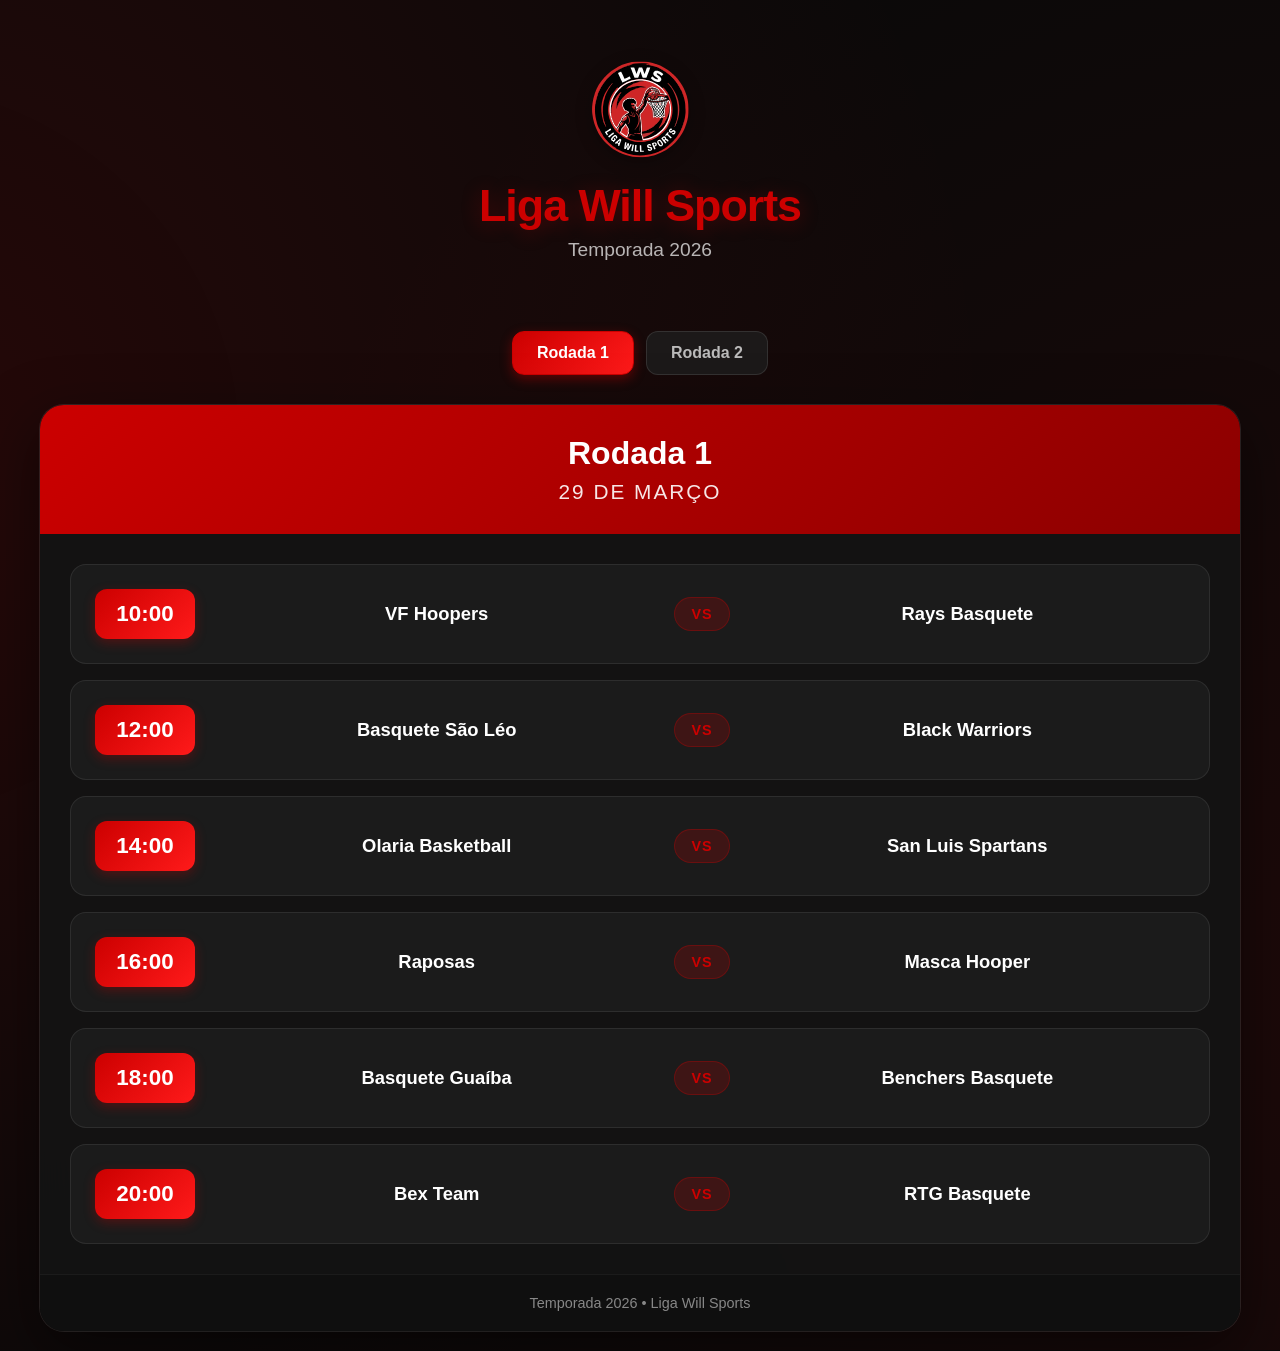
==== index.html @ af46d169 "Update index.html" ====
<!DOCTYPE html>
<html lang="pt-BR">
<head>
    <meta charset="UTF-8">
    <meta name="viewport" content="width=device-width, initial-scale=1.0">
    <title>Liga Will Sports - Tabela de Jogos</title>
    <style>
        * {
            margin: 0;
            padding: 0;
            box-sizing: border-box;
        }

        body {
            font-family: 'Inter', -apple-system, BlinkMacSystemFont, 'Segoe UI', sans-serif;
            background: #0a0a0a;
            min-height: 100vh;
            padding: 20px;
            position: relative;
            overflow-x: hidden;
        }

        body::before {
            content: '';
            position: fixed;
            top: -50%;
            left: -50%;
            width: 200%;
            height: 200%;
            background: 
                radial-gradient(circle at 20% 50%, rgba(204, 0, 0, 0.15) 0%, transparent 50%),
                radial-gradient(circle at 80% 80%, rgba(204, 0, 0, 0.1) 0%, transparent 50%);
            animation: pulse 15s ease-in-out infinite;
            z-index: 0;
        }

        @keyframes pulse {
            0%, 100% { transform: scale(1) rotate(0deg); }
            50% { transform: scale(1.1) rotate(5deg); }
        }

        .container {
            max-width: 1200px;
            margin: 0 auto;
            position: relative;
            z-index: 1;
        }

        .header {
            padding: 40px 30px;
            text-align: center;
            margin-bottom: 30px;
            position: relative;
        }

        .header::before {
            content: '';
            position: absolute;
            top: 0;
            left: 0;
            right: 0;
            bottom: 0;
            background: linear-gradient(135deg, #cc0000 0%, #8b0000 100%);
            opacity: 0;
        }

        .logo-container {
            position: relative;
            display: flex;
            justify-content: center;
            align-items: center;
            margin-bottom: 20px;
        }

        .logo {
            width: clamp(140px, 15vw, 220px);
            height: auto;
            filter: drop-shadow(0 4px 8px rgba(0, 0, 0, 0.3));
            display: block;
            position: relative;
            z-index: 1;
        }

        .header h1 {
            font-size: 2.8em;
            font-weight: 800;
            margin-bottom: 8px;
            color: #cc0000;
            text-shadow: 0 2px 20px rgba(204, 0, 0, 0.3);
            letter-spacing: -1px;
            position: relative;
        }

        .header .subtitle {
            font-size: 1.2em;
            color: rgba(255, 255, 255, 0.7);
            position: relative;
        }

        .rounds-nav {
            display: flex;
            gap: 12px;
            justify-content: center;
            flex-wrap: wrap;
            margin-bottom: 30px;
        }

        .round-tab {
            background: rgba(30, 30, 30, 0.8);
            border: 1px solid rgba(255, 255, 255, 0.1);
            color: rgba(255, 255, 255, 0.7);
            padding: 12px 24px;
            border-radius: 12px;
            cursor: pointer;
            transition: all 0.3s ease;
            font-weight: 600;
            font-size: 1em;
        }

        .round-tab:hover {
            background: rgba(40, 40, 40, 0.9);
            border-color: rgba(204, 0, 0, 0.3);
            color: white;
        }

        .round-tab.active {
            background: linear-gradient(135deg, #cc0000, #ff1a1a);
            border-color: #cc0000;
            color: white;
            box-shadow: 0 4px 12px rgba(204, 0, 0, 0.4);
        }

        .round-section {
            display: none;
            background: rgba(20, 20, 20, 0.95);
            backdrop-filter: blur(20px);
            border-radius: 24px;
            box-shadow: 
                0 0 0 1px rgba(255, 255, 255, 0.1),
                0 20px 60px rgba(0, 0, 0, 0.5);
            overflow: hidden;
        }

        .round-section.active {
            display: block;
            animation: fadeIn 0.3s ease;
        }

        @keyframes fadeIn {
            from { opacity: 0; transform: translateY(10px); }
            to { opacity: 1; transform: translateY(0); }
        }

        .round-header {
            background: linear-gradient(135deg, #cc0000 0%, #8b0000 100%);
            padding: 30px;
            text-align: center;
        }

        .round-header h2 {
            font-size: 2em;
            font-weight: 700;
            color: white;
            margin-bottom: 8px;
        }

        .round-header .date {
            font-size: 1.3em;
            color: rgba(255, 255, 255, 0.9);
            letter-spacing: 2px;
            text-transform: uppercase;
        }

        .schedule-wrapper {
            padding: 30px;
        }

        .match-card {
            background: rgba(30, 30, 30, 0.8);
            border: 1px solid rgba(255, 255, 255, 0.08);
            border-radius: 16px;
            padding: 24px;
            margin-bottom: 16px;
            transition: all 0.3s cubic-bezier(0.4, 0, 0.2, 1);
            display: flex;
            align-items: center;
            gap: 24px;
            position: relative;
            overflow: hidden;
        }

        .match-card::before {
            content: '';
            position: absolute;
            left: 0;
            top: 0;
            bottom: 0;
            width: 4px;
            background: linear-gradient(to bottom, #cc0000, #ff3333);
            transform: scaleY(0);
            transition: transform 0.3s ease;
        }

        .match-card:hover {
            background: rgba(40, 40, 40, 0.9);
            border-color: rgba(204, 0, 0, 0.3);
            transform: translateX(8px);
            box-shadow: 
                0 8px 24px rgba(0, 0, 0, 0.3),
                0 0 0 1px rgba(204, 0, 0, 0.2);
        }

        .match-card:hover::before {
            transform: scaleY(1);
        }

        .match-card:last-child {
            margin-bottom: 0;
        }

        .time-badge {
            background: linear-gradient(135deg, #cc0000, #ff1a1a);
            color: white;
            padding: 12px 20px;
            border-radius: 12px;
            font-weight: 700;
            font-size: 1.4em;
            min-width: 100px;
            text-align: center;
            box-shadow: 0 4px 12px rgba(204, 0, 0, 0.3);
            flex-shrink: 0;
        }

        .match-info {
            flex: 1;
            display: flex;
            align-items: center;
            justify-content: center;
            gap: 20px;
        }

        .team {
            color: #ffffff;
            font-weight: 600;
            font-size: 1.15em;
            text-align: center;
            flex: 1;
            transition: color 0.3s ease;
        }

        .match-card:hover .team {
            color: #ff6666;
        }

        .vs-badge {
            background: rgba(204, 0, 0, 0.2);
            color: #cc0000;
            padding: 8px 16px;
            border-radius: 20px;
            font-weight: 700;
            font-size: 0.9em;
            border: 1px solid rgba(204, 0, 0, 0.3);
            text-transform: uppercase;
            letter-spacing: 1px;
        }

        .footer {
            background: rgba(15, 15, 15, 0.9);
            padding: 20px;
            text-align: center;
            color: rgba(255, 255, 255, 0.5);
            font-size: 0.9em;
            border-top: 1px solid rgba(255, 255, 255, 0.05);
        }

        @media (max-width: 768px) {
            .header h1 {
                font-size: 2em;
            }

            .round-header h2 {
                font-size: 1.5em;
            }

            .round-header .date {
                font-size: 1.1em;
            }

            .schedule-wrapper {
                padding: 20px;
            }

            .match-card {
                flex-direction: column;
                gap: 16px;
                padding: 20px;
            }

            .match-info {
                flex-direction: column;
                width: 100%;
                gap: 12px;
            }

            .time-badge {
                width: 100%;
                font-size: 1.2em;
            }

            .team {
                font-size: 1.05em;
            }

            .vs-badge {
                font-size: 0.85em;
            }

            .rounds-nav {
                gap: 8px;
            }

            .round-tab {
                padding: 10px 16px;
                font-size: 0.9em;
            }
        }

        @media (max-width: 480px) {
            body {
                padding: 10px;
            }

            .header {
                padding: 30px 20px;
                border-radius: 16px;
            }

            .header h1 {
                font-size: 1.6em;
            }

            .match-card {
                padding: 16px;
                border-radius: 12px;
            }

            .round-section {
                border-radius: 16px;
            }
        }
    </style>
</head>
<body>
    <div class="container">
        <div class="header">
            <div class="logo-container">
                <img src="Logo wil.svg" alt="Liga Will Sports" class="logo">
            </div>
            <h1>Liga Will Sports</h1>
            <div class="subtitle">Temporada 2026</div>
        </div>

        <div class="rounds-nav">
            <button class="round-tab active" onclick="showRound(1)">Rodada 1</button>
            <button class="round-tab" onclick="showRound(2)">Rodada 2</button>
        </div>

        <!-- RODADA 1 -->
        <div id="round1" class="round-section active">
            <div class="round-header">
                <h2>Rodada 1</h2>
                <div class="date">29 de Março</div>
            </div>
            
            <div class="schedule-wrapper">
                <div class="match-card">
                    <div class="time-badge">10:00</div>
                    <div class="match-info">
                        <div class="team">VF Hoopers</div>
                        <div class="vs-badge">VS</div>
                        <div class="team">Rays Basquete</div>
                    </div>
                </div>

                <div class="match-card">
                    <div class="time-badge">12:00</div>
                    <div class="match-info">
                        <div class="team">Basquete São Léo</div>
                        <div class="vs-badge">VS</div>
                        <div class="team">Black Warriors</div>
                    </div>
                </div>

                <div class="match-card">
                    <div class="time-badge">14:00</div>
                    <div class="match-info">
                        <div class="team">Olaria Basketball</div>
                        <div class="vs-badge">VS</div>
                        <div class="team">San Luis Spartans</div>
                    </div>
                </div>

                <div class="match-card">
                    <div class="time-badge">16:00</div>
                    <div class="match-info">
                        <div class="team">Raposas</div>
                        <div class="vs-badge">VS</div>
                        <div class="team">Masca Hooper</div>
                    </div>
                </div>

                <div class="match-card">
                    <div class="time-badge">18:00</div>
                    <div class="match-info">
                        <div class="team">Basquete Guaíba</div>
                        <div class="vs-badge">VS</div>
                        <div class="team">Benchers Basquete</div>
                    </div>
                </div>

                <div class="match-card">
                    <div class="time-badge">20:00</div>
                    <div class="match-info">
                        <div class="team">Bex Team</div>
                        <div class="vs-badge">VS</div>
                        <div class="team">RTG Basquete</div>
                    </div>
                </div>
            </div>

            <div class="footer">
                Temporada 2026 • Liga Will Sports
            </div>
        </div>

        <!-- RODADA 2 -->
        <div id="round2" class="round-section">
            <div class="round-header">
                <h2>Rodada 2</h2>
                <div class="date">12 de Abril</div>
            </div>
            
            <div class="schedule-wrapper">
                <div class="match-card">
                    <div class="time-badge">08:00</div>
                    <div class="match-info">
                        <div class="team">Sapo Basketball</div>
                        <div class="vs-badge">VS</div>
                        <div class="team">Raposas</div>
                    </div>
                </div>

                <div class="match-card">
                    <div class="time-badge">10:00</div>
                    <div class="match-info">
                        <div class="team">Embaixadores</div>
                        <div class="vs-badge">VS</div>
                        <div class="team">Corinthians Alvorada pma/smcej</div>
                    </div>
                </div>

                <div class="match-card">
                    <div class="time-badge">12:00</div>
                    <div class="match-info">
                        <div class="team">POA Bryant</div>
                        <div class="vs-badge">VS</div>
                        <div class="team">O Plano</div>
                    </div>
                </div>

                <div class="match-card">
                    <div class="time-badge">14:00</div>
                    <div class="match-info">
                        <div class="team">Ducks Basquete</div>
                        <div class="vs-badge">VS</div>
                        <div class="team">Benchers Basquete</div>
                    </div>
                </div>

                <div class="match-card">
                    <div class="time-badge">16:00</div>
                    <div class="match-info">
                        <div class="team">VF Hoopers</div>
                        <div class="vs-badge">VS</div>
                        <div class="team">Bex Team</div>
                    </div>
                </div>

                <div class="match-card">
                    <div class="time-badge">18:00</div>
                    <div class="match-info">
                        <div class="team">Basquete Guaíba</div>
                        <div class="vs-badge">VS</div>
                        <div class="team">Masca Hooper</div>
                    </div>
                </div>

                <div class="match-card">
                    <div class="time-badge">20:00</div>
                    <div class="match-info">
                        <div class="team">Olaria Basketball</div>
                        <div class="vs-badge">VS</div>
                        <div class="team">Rays Basquete</div>
                    </div>
                </div>
            </div>

            <div class="footer">
                Temporada 2026 • Liga Will Sports
            </div>
        </div>

    </div>

    <script>
        function showRound(roundNumber) {
            // Esconder todas as rodadas
            document.querySelectorAll('.round-section').forEach(section => {
                section.classList.remove('active');
            });
            
            // Remover active de todos os tabs
            document.querySelectorAll('.round-tab').forEach(tab => {
                tab.classList.remove('active');
            });
            
            // Mostrar a rodada selecionada
            document.getElementById('round' + roundNumber).classList.add('active');
            
            // Ativar o tab correspondente
            event.target.classList.add('active');
        }
    </script>
</body>
</html>
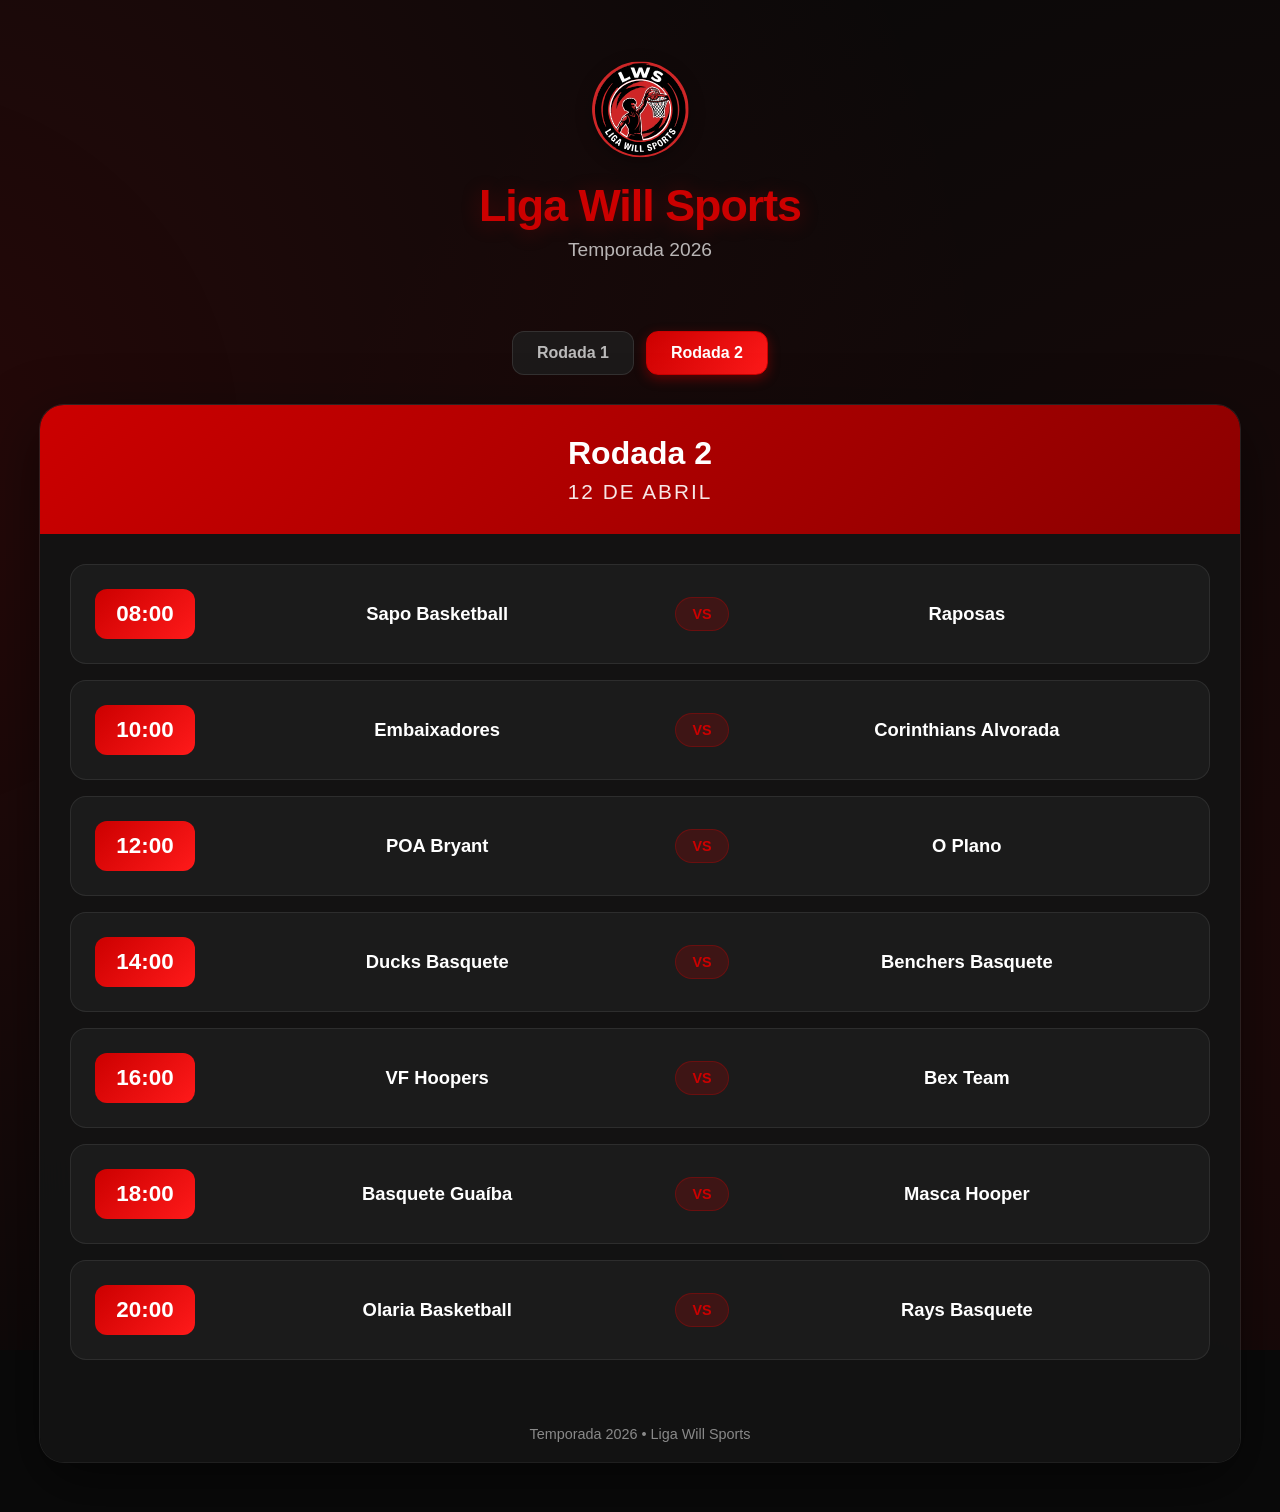
==== commit dd93bf61: "Update index.html" ====
--- a/index.html
+++ b/index.html
@@ -135,10 +135,9 @@
             background: rgba(20, 20, 20, 0.95);
             backdrop-filter: blur(20px);
             border-radius: 24px;
-            box-shadow: 
-                0 0 0 1px rgba(255, 255, 255, 0.1),
-                0 20px 60px rgba(0, 0, 0, 0.5);
+            box-shadow: 0 0 0 1px rgba(255, 255, 255, 0.1), 0 20px 60px rgba(0, 0, 0, 0.5);
             overflow: hidden;
+            margin-bottom: 30px;
         }
 
         .round-section.active {
@@ -205,17 +204,11 @@
             background: rgba(40, 40, 40, 0.9);
             border-color: rgba(204, 0, 0, 0.3);
             transform: translateX(8px);
-            box-shadow: 
-                0 8px 24px rgba(0, 0, 0, 0.3),
-                0 0 0 1px rgba(204, 0, 0, 0.2);
+            box-shadow: 0 8px 24px rgba(0, 0, 0, 0.3);
         }
 
         .match-card:hover::before {
             transform: scaleY(1);
-        }
-
-        .match-card:last-child {
-            margin-bottom: 0;
         }
 
         .time-badge {
@@ -227,7 +220,6 @@
             font-size: 1.4em;
             min-width: 100px;
             text-align: center;
-            box-shadow: 0 4px 12px rgba(204, 0, 0, 0.3);
             flex-shrink: 0;
         }
 
@@ -239,17 +231,51 @@
             gap: 20px;
         }
 
+        .team-container {
+            flex: 1;
+            display: flex;
+            flex-direction: column;
+            align-items: center;
+        }
+
         .team {
             color: #ffffff;
             font-weight: 600;
             font-size: 1.15em;
             text-align: center;
-            flex: 1;
-            transition: color 0.3s ease;
-        }
-
-        .match-card:hover .team {
-            color: #ff6666;
+        }
+
+        /* Vencedor Verde */
+        .winner .team {
+            color: #00ff88;
+            font-weight: 800;
+        }
+
+        .score-container {
+            display: flex;
+            align-items: center;
+            gap: 12px;
+            background: rgba(0, 0, 0, 0.3);
+            padding: 10px 20px;
+            border-radius: 12px;
+            border: 1px solid rgba(255, 255, 255, 0.1);
+            min-width: 120px;
+            justify-content: center;
+        }
+
+        .score {
+            font-size: 1.8em;
+            font-weight: 800;
+            color: #ffffff;
+        }
+
+        .winner-score {
+            color: #00ff88;
+        }
+
+        .score-divider {
+            color: rgba(255, 255, 255, 0.2);
+            font-weight: bold;
         }
 
         .vs-badge {
@@ -261,92 +287,21 @@
             font-size: 0.9em;
             border: 1px solid rgba(204, 0, 0, 0.3);
             text-transform: uppercase;
-            letter-spacing: 1px;
         }
 
         .footer {
-            background: rgba(15, 15, 15, 0.9);
             padding: 20px;
             text-align: center;
             color: rgba(255, 255, 255, 0.5);
             font-size: 0.9em;
-            border-top: 1px solid rgba(255, 255, 255, 0.05);
         }
 
         @media (max-width: 768px) {
-            .header h1 {
-                font-size: 2em;
-            }
-
-            .round-header h2 {
-                font-size: 1.5em;
-            }
-
-            .round-header .date {
-                font-size: 1.1em;
-            }
-
-            .schedule-wrapper {
-                padding: 20px;
-            }
-
-            .match-card {
-                flex-direction: column;
-                gap: 16px;
-                padding: 20px;
-            }
-
-            .match-info {
-                flex-direction: column;
-                width: 100%;
-                gap: 12px;
-            }
-
-            .time-badge {
-                width: 100%;
-                font-size: 1.2em;
-            }
-
-            .team {
-                font-size: 1.05em;
-            }
-
-            .vs-badge {
-                font-size: 0.85em;
-            }
-
-            .rounds-nav {
-                gap: 8px;
-            }
-
-            .round-tab {
-                padding: 10px 16px;
-                font-size: 0.9em;
-            }
-        }
-
-        @media (max-width: 480px) {
-            body {
-                padding: 10px;
-            }
-
-            .header {
-                padding: 30px 20px;
-                border-radius: 16px;
-            }
-
-            .header h1 {
-                font-size: 1.6em;
-            }
-
-            .match-card {
-                padding: 16px;
-                border-radius: 12px;
-            }
-
-            .round-section {
-                border-radius: 16px;
-            }
+            .match-card { flex-direction: column; padding: 20px; }
+            .match-info { flex-direction: column; width: 100%; }
+            .score-container { order: 2; margin: 10px 0; width: 100%; }
+            .team-container:first-child { order: 1; }
+            .team-container:last-child { order: 3; }
         }
     </style>
 </head>
@@ -361,12 +316,11 @@
         </div>
 
         <div class="rounds-nav">
-            <button class="round-tab active" onclick="showRound(1)">Rodada 1</button>
-            <button class="round-tab" onclick="showRound(2)">Rodada 2</button>
+            <button class="round-tab" onclick="showRound(1, this)">Rodada 1</button>
+            <button class="round-tab active" onclick="showRound(2, this)">Rodada 2</button>
         </div>
 
-        <!-- RODADA 1 -->
-        <div id="round1" class="round-section active">
+        <div id="round1" class="round-section">
             <div class="round-header">
                 <h2>Rodada 1</h2>
                 <div class="date">29 de Março</div>
@@ -374,67 +328,111 @@
             
             <div class="schedule-wrapper">
                 <div class="match-card">
-                    <div class="time-badge">10:00</div>
-                    <div class="match-info">
-                        <div class="team">VF Hoopers</div>
-                        <div class="vs-badge">VS</div>
-                        <div class="team">Rays Basquete</div>
-                    </div>
-                </div>
-
-                <div class="match-card">
-                    <div class="time-badge">12:00</div>
-                    <div class="match-info">
-                        <div class="team">Basquete São Léo</div>
-                        <div class="vs-badge">VS</div>
-                        <div class="team">Black Warriors</div>
-                    </div>
-                </div>
-
-                <div class="match-card">
-                    <div class="time-badge">14:00</div>
-                    <div class="match-info">
-                        <div class="team">Olaria Basketball</div>
-                        <div class="vs-badge">VS</div>
-                        <div class="team">San Luis Spartans</div>
-                    </div>
-                </div>
-
-                <div class="match-card">
-                    <div class="time-badge">16:00</div>
-                    <div class="match-info">
-                        <div class="team">Raposas</div>
-                        <div class="vs-badge">VS</div>
-                        <div class="team">Masca Hooper</div>
-                    </div>
-                </div>
-
-                <div class="match-card">
-                    <div class="time-badge">18:00</div>
-                    <div class="match-info">
-                        <div class="team">Basquete Guaíba</div>
-                        <div class="vs-badge">VS</div>
-                        <div class="team">Benchers Basquete</div>
-                    </div>
-                </div>
-
-                <div class="match-card">
-                    <div class="time-badge">20:00</div>
-                    <div class="match-info">
-                        <div class="team">Bex Team</div>
-                        <div class="vs-badge">VS</div>
-                        <div class="team">RTG Basquete</div>
+                    <div class="time-badge" style="background: #444;">FIM</div>
+                    <div class="match-info">
+                        <div class="team-container">
+                            <div class="team">Rays Basquete</div>
+                        </div>
+                        <div class="score-container">
+                            <span class="score">41</span>
+                            <span class="score-divider">-</span>
+                            <span class="score winner-score">44</span>
+                        </div>
+                        <div class="team-container winner">
+                            <div class="team">VF Hoopers</div>
+                        </div>
+                    </div>
+                </div>
+
+                <div class="match-card">
+                    <div class="time-badge" style="background: #444;">FIM</div>
+                    <div class="match-info">
+                        <div class="team-container winner">
+                            <div class="team">Basquete São Léo</div>
+                        </div>
+                        <div class="score-container">
+                            <span class="score winner-score">49</span>
+                            <span class="score-divider">-</span>
+                            <span class="score">48</span>
+                        </div>
+                        <div class="team-container">
+                            <div class="team">Black Warriors</div>
+                        </div>
+                    </div>
+                </div>
+
+                <div class="match-card">
+                    <div class="time-badge" style="background: #444;">FIM</div>
+                    <div class="match-info">
+                        <div class="team-container">
+                            <div class="team">San Luis Spartans</div>
+                        </div>
+                        <div class="score-container">
+                            <span class="score">52</span>
+                            <span class="score-divider">-</span>
+                            <span class="score winner-score">56</span>
+                        </div>
+                        <div class="team-container winner">
+                            <div class="team">Olaria Basketball</div>
+                        </div>
+                    </div>
+                </div>
+
+                <div class="match-card">
+                    <div class="time-badge" style="background: #444;">FIM</div>
+                    <div class="match-info">
+                        <div class="team-container winner">
+                            <div class="team">Raposas</div>
+                        </div>
+                        <div class="score-container">
+                            <span class="score winner-score">59</span>
+                            <span class="score-divider">-</span>
+                            <span class="score">41</span>
+                        </div>
+                        <div class="team-container">
+                            <div class="team">Masca Hooper</div>
+                        </div>
+                    </div>
+                </div>
+
+                <div class="match-card">
+                    <div class="time-badge" style="background: #444;">FIM</div>
+                    <div class="match-info">
+                        <div class="team-container winner">
+                            <div class="team">Benchers Basquete</div>
+                        </div>
+                        <div class="score-container">
+                            <span class="score winner-score">59</span>
+                            <span class="score-divider">-</span>
+                            <span class="score">55</span>
+                        </div>
+                        <div class="team-container">
+                            <div class="team">Basquete Guaíba</div>
+                        </div>
+                    </div>
+                </div>
+
+                <div class="match-card">
+                    <div class="time-badge" style="background: #444;">FIM</div>
+                    <div class="match-info">
+                        <div class="team-container">
+                            <div class="team">RTG Basquete</div>
+                        </div>
+                        <div class="score-container">
+                            <span class="score">60</span>
+                            <span class="score-divider">-</span>
+                            <span class="score winner-score">62</span>
+                        </div>
+                        <div class="team-container winner">
+                            <div class="team">Bex Team</div>
+                        </div>
                     </div>
                 </div>
             </div>
-
-            <div class="footer">
-                Temporada 2026 • Liga Will Sports
-            </div>
+            <div class="footer">Temporada 2026 • Liga Will Sports</div>
         </div>
 
-        <!-- RODADA 2 -->
-        <div id="round2" class="round-section">
+        <div id="round2" class="round-section active">
             <div class="round-header">
                 <h2>Rodada 2</h2>
                 <div class="date">12 de Abril</div>
@@ -444,91 +442,76 @@
                 <div class="match-card">
                     <div class="time-badge">08:00</div>
                     <div class="match-info">
-                        <div class="team">Sapo Basketball</div>
-                        <div class="vs-badge">VS</div>
-                        <div class="team">Raposas</div>
+                        <div class="team-container"><div class="team">Sapo Basketball</div></div>
+                        <div class="vs-badge">VS</div>
+                        <div class="team-container"><div class="team">Raposas</div></div>
                     </div>
                 </div>
 
                 <div class="match-card">
                     <div class="time-badge">10:00</div>
                     <div class="match-info">
-                        <div class="team">Embaixadores</div>
-                        <div class="vs-badge">VS</div>
-                        <div class="team">Corinthians Alvorada pma/smcej</div>
+                        <div class="team-container"><div class="team">Embaixadores</div></div>
+                        <div class="vs-badge">VS</div>
+                        <div class="team-container"><div class="team">Corinthians Alvorada</div></div>
                     </div>
                 </div>
 
                 <div class="match-card">
                     <div class="time-badge">12:00</div>
                     <div class="match-info">
-                        <div class="team">POA Bryant</div>
-                        <div class="vs-badge">VS</div>
-                        <div class="team">O Plano</div>
+                        <div class="team-container"><div class="team">POA Bryant</div></div>
+                        <div class="vs-badge">VS</div>
+                        <div class="team-container"><div class="team">O Plano</div></div>
                     </div>
                 </div>
 
                 <div class="match-card">
                     <div class="time-badge">14:00</div>
                     <div class="match-info">
-                        <div class="team">Ducks Basquete</div>
-                        <div class="vs-badge">VS</div>
-                        <div class="team">Benchers Basquete</div>
+                        <div class="team-container"><div class="team">Ducks Basquete</div></div>
+                        <div class="vs-badge">VS</div>
+                        <div class="team-container"><div class="team">Benchers Basquete</div></div>
                     </div>
                 </div>
 
                 <div class="match-card">
                     <div class="time-badge">16:00</div>
                     <div class="match-info">
-                        <div class="team">VF Hoopers</div>
-                        <div class="vs-badge">VS</div>
-                        <div class="team">Bex Team</div>
+                        <div class="team-container"><div class="team">VF Hoopers</div></div>
+                        <div class="vs-badge">VS</div>
+                        <div class="team-container"><div class="team">Bex Team</div></div>
                     </div>
                 </div>
 
                 <div class="match-card">
                     <div class="time-badge">18:00</div>
                     <div class="match-info">
-                        <div class="team">Basquete Guaíba</div>
-                        <div class="vs-badge">VS</div>
-                        <div class="team">Masca Hooper</div>
+                        <div class="team-container"><div class="team">Basquete Guaíba</div></div>
+                        <div class="vs-badge">VS</div>
+                        <div class="team-container"><div class="team">Masca Hooper</div></div>
                     </div>
                 </div>
 
                 <div class="match-card">
                     <div class="time-badge">20:00</div>
                     <div class="match-info">
-                        <div class="team">Olaria Basketball</div>
-                        <div class="vs-badge">VS</div>
-                        <div class="team">Rays Basquete</div>
+                        <div class="team-container"><div class="team">Olaria Basketball</div></div>
+                        <div class="vs-badge">VS</div>
+                        <div class="team-container"><div class="team">Rays Basquete</div></div>
                     </div>
                 </div>
             </div>
-
-            <div class="footer">
-                Temporada 2026 • Liga Will Sports
-            </div>
+            <div class="footer">Temporada 2026 • Liga Will Sports</div>
         </div>
-
     </div>
 
     <script>
-        function showRound(roundNumber) {
-            // Esconder todas as rodadas
-            document.querySelectorAll('.round-section').forEach(section => {
-                section.classList.remove('active');
-            });
-            
-            // Remover active de todos os tabs
-            document.querySelectorAll('.round-tab').forEach(tab => {
-                tab.classList.remove('active');
-            });
-            
-            // Mostrar a rodada selecionada
-            document.getElementById('round' + roundNumber).classList.add('active');
-            
-            // Ativar o tab correspondente
-            event.target.classList.add('active');
+        function showRound(n, el) {
+            document.querySelectorAll('.round-section').forEach(s => s.classList.remove('active'));
+            document.querySelectorAll('.round-tab').forEach(t => t.classList.remove('active'));
+            document.getElementById('round' + n).classList.add('active');
+            el.classList.add('active');
         }
     </script>
 </body>
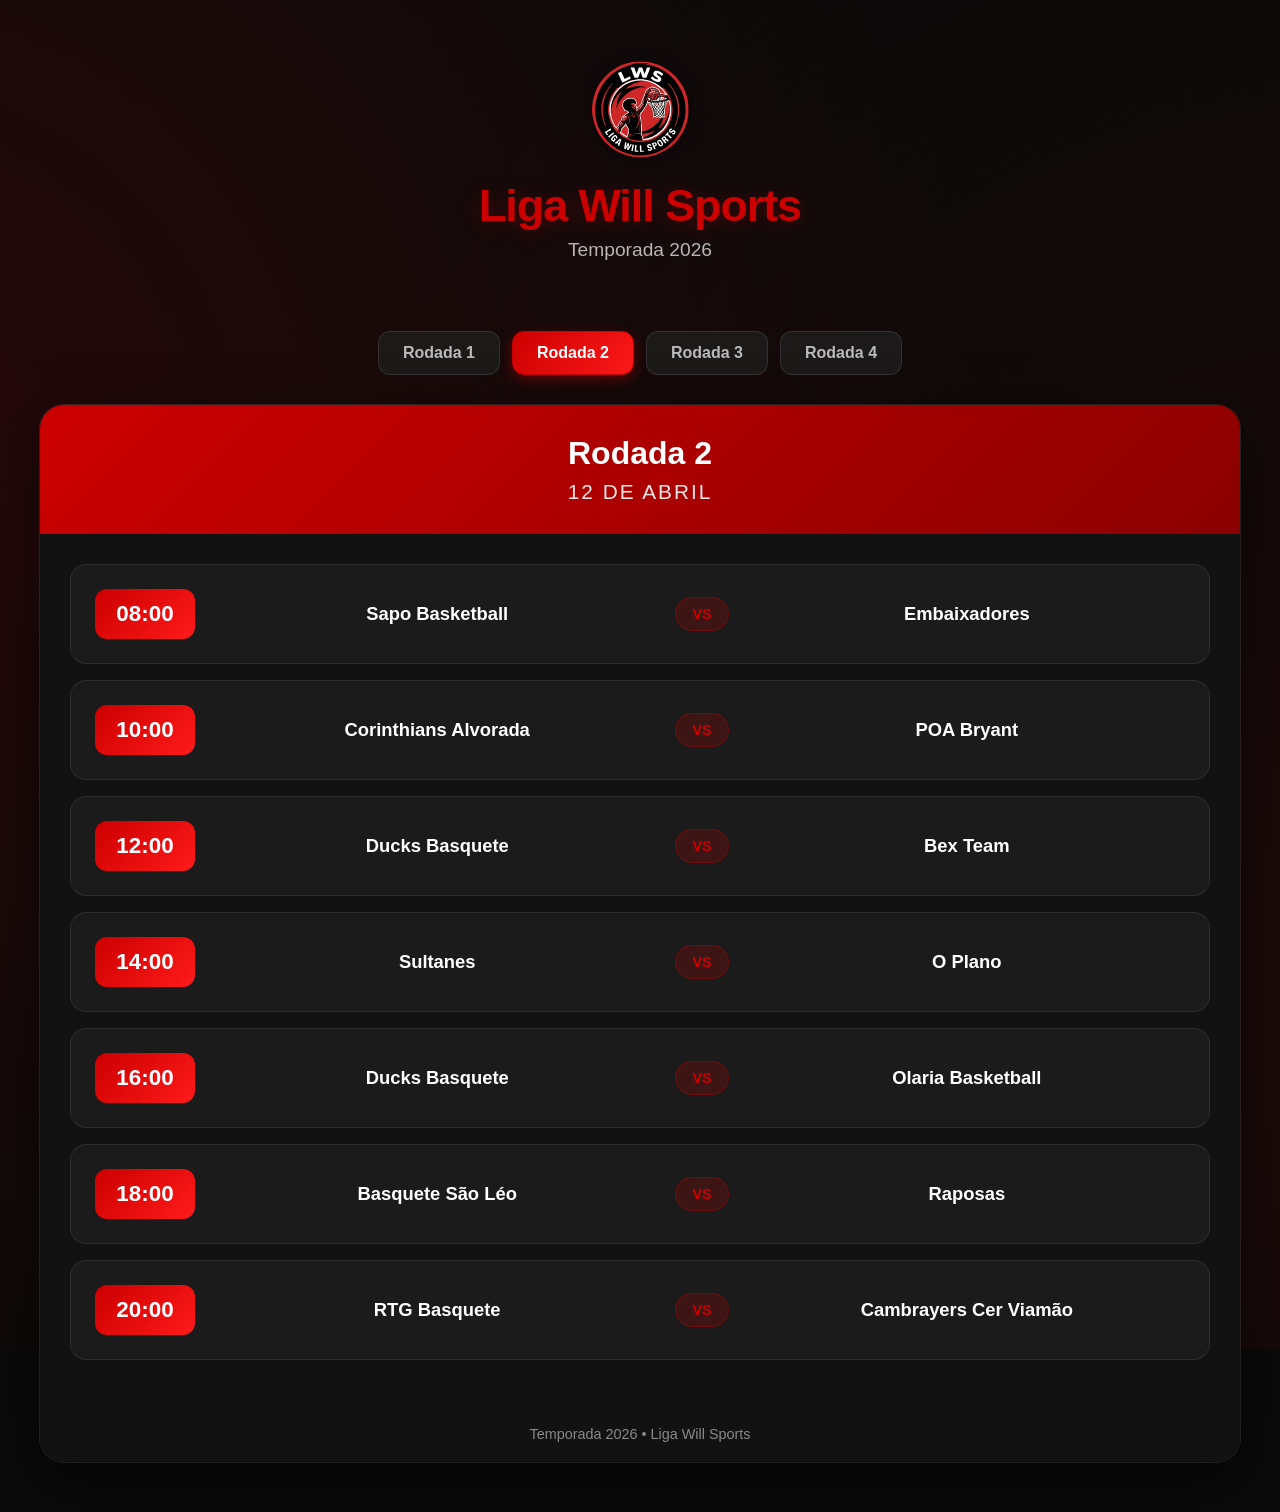
==== commit e367e027: "Update index.html" ====
--- a/index.html
+++ b/index.html
@@ -53,17 +53,6 @@
             position: relative;
         }
 
-        .header::before {
-            content: '';
-            position: absolute;
-            top: 0;
-            left: 0;
-            right: 0;
-            bottom: 0;
-            background: linear-gradient(135deg, #cc0000 0%, #8b0000 100%);
-            opacity: 0;
-        }
-
         .logo-container {
             position: relative;
             display: flex;
@@ -245,7 +234,6 @@
             text-align: center;
         }
 
-        /* Vencedor Verde */
         .winner .team {
             color: #00ff88;
             font-weight: 800;
@@ -318,6 +306,8 @@
         <div class="rounds-nav">
             <button class="round-tab" onclick="showRound(1, this)">Rodada 1</button>
             <button class="round-tab active" onclick="showRound(2, this)">Rodada 2</button>
+            <button class="round-tab" onclick="showRound(3, this)">Rodada 3</button>
+            <button class="round-tab" onclick="showRound(4, this)">Rodada 4</button>
         </div>
 
         <div id="round1" class="round-section">
@@ -330,102 +320,73 @@
                 <div class="match-card">
                     <div class="time-badge" style="background: #444;">FIM</div>
                     <div class="match-info">
-                        <div class="team-container">
-                            <div class="team">Rays Basquete</div>
-                        </div>
+                        <div class="team-container"><div class="team">Rays Basquete</div></div>
                         <div class="score-container">
                             <span class="score">41</span>
                             <span class="score-divider">-</span>
                             <span class="score winner-score">44</span>
                         </div>
-                        <div class="team-container winner">
-                            <div class="team">VF Hoopers</div>
-                        </div>
-                    </div>
-                </div>
-
+                        <div class="team-container winner"><div class="team">VF Hoopers</div></div>
+                    </div>
+                </div>
                 <div class="match-card">
                     <div class="time-badge" style="background: #444;">FIM</div>
                     <div class="match-info">
-                        <div class="team-container winner">
-                            <div class="team">Basquete São Léo</div>
-                        </div>
+                        <div class="team-container winner"><div class="team">Basquete São Léo</div></div>
                         <div class="score-container">
                             <span class="score winner-score">49</span>
                             <span class="score-divider">-</span>
                             <span class="score">48</span>
                         </div>
-                        <div class="team-container">
-                            <div class="team">Black Warriors</div>
-                        </div>
-                    </div>
-                </div>
-
+                        <div class="team-container"><div class="team">Black Warriors</div></div>
+                    </div>
+                </div>
                 <div class="match-card">
                     <div class="time-badge" style="background: #444;">FIM</div>
                     <div class="match-info">
-                        <div class="team-container">
-                            <div class="team">San Luis Spartans</div>
-                        </div>
+                        <div class="team-container"><div class="team">San Luis Spartans</div></div>
                         <div class="score-container">
                             <span class="score">52</span>
                             <span class="score-divider">-</span>
                             <span class="score winner-score">56</span>
                         </div>
-                        <div class="team-container winner">
-                            <div class="team">Olaria Basketball</div>
-                        </div>
-                    </div>
-                </div>
-
+                        <div class="team-container winner"><div class="team">Olaria Basketball</div></div>
+                    </div>
+                </div>
                 <div class="match-card">
                     <div class="time-badge" style="background: #444;">FIM</div>
                     <div class="match-info">
-                        <div class="team-container winner">
-                            <div class="team">Raposas</div>
-                        </div>
+                        <div class="team-container winner"><div class="team">Raposas</div></div>
                         <div class="score-container">
                             <span class="score winner-score">59</span>
                             <span class="score-divider">-</span>
                             <span class="score">41</span>
                         </div>
-                        <div class="team-container">
-                            <div class="team">Masca Hooper</div>
-                        </div>
-                    </div>
-                </div>
-
+                        <div class="team-container"><div class="team">Masca Hooper</div></div>
+                    </div>
+                </div>
                 <div class="match-card">
                     <div class="time-badge" style="background: #444;">FIM</div>
                     <div class="match-info">
-                        <div class="team-container winner">
-                            <div class="team">Benchers Basquete</div>
-                        </div>
+                        <div class="team-container winner"><div class="team">Benchers Basquete</div></div>
                         <div class="score-container">
                             <span class="score winner-score">59</span>
                             <span class="score-divider">-</span>
                             <span class="score">55</span>
                         </div>
-                        <div class="team-container">
-                            <div class="team">Basquete Guaíba</div>
-                        </div>
-                    </div>
-                </div>
-
+                        <div class="team-container"><div class="team">Basquete Guaíba</div></div>
+                    </div>
+                </div>
                 <div class="match-card">
                     <div class="time-badge" style="background: #444;">FIM</div>
                     <div class="match-info">
-                        <div class="team-container">
-                            <div class="team">RTG Basquete</div>
-                        </div>
+                        <div class="team-container"><div class="team">RTG Basquete</div></div>
                         <div class="score-container">
                             <span class="score">60</span>
                             <span class="score-divider">-</span>
                             <span class="score winner-score">62</span>
                         </div>
-                        <div class="team-container winner">
-                            <div class="team">Bex Team</div>
-                        </div>
+                        <div class="team-container winner"><div class="team">Bex Team</div></div>
                     </div>
                 </div>
             </div>
@@ -437,68 +398,193 @@
                 <h2>Rodada 2</h2>
                 <div class="date">12 de Abril</div>
             </div>
-            
             <div class="schedule-wrapper">
                 <div class="match-card">
                     <div class="time-badge">08:00</div>
                     <div class="match-info">
                         <div class="team-container"><div class="team">Sapo Basketball</div></div>
                         <div class="vs-badge">VS</div>
+                        <div class="team-container"><div class="team">Embaixadores</div></div>
+                    </div>
+                </div>
+                <div class="match-card">
+                    <div class="time-badge">10:00</div>
+                    <div class="match-info">
+                        <div class="team-container"><div class="team">Corinthians Alvorada</div></div>
+                        <div class="vs-badge">VS</div>
+                        <div class="team-container"><div class="team">POA Bryant</div></div>
+                    </div>
+                </div>
+                <div class="match-card">
+                    <div class="time-badge">12:00</div>
+                    <div class="match-info">
+                        <div class="team-container"><div class="team">Ducks Basquete</div></div>
+                        <div class="vs-badge">VS</div>
+                        <div class="team-container"><div class="team">Bex Team</div></div>
+                    </div>
+                </div>
+                <div class="match-card">
+                    <div class="time-badge">14:00</div>
+                    <div class="match-info">
+                        <div class="team-container"><div class="team">Sultanes</div></div>
+                        <div class="vs-badge">VS</div>
+                        <div class="team-container"><div class="team">O Plano</div></div>
+                    </div>
+                </div>
+                <div class="match-card">
+                    <div class="time-badge">16:00</div>
+                    <div class="match-info">
+                        <div class="team-container"><div class="team">Ducks Basquete</div></div>
+                        <div class="vs-badge">VS</div>
+                        <div class="team-container"><div class="team">Olaria Basketball</div></div>
+                    </div>
+                </div>
+                <div class="match-card">
+                    <div class="time-badge">18:00</div>
+                    <div class="match-info">
+                        <div class="team-container"><div class="team">Basquete São Léo</div></div>
+                        <div class="vs-badge">VS</div>
                         <div class="team-container"><div class="team">Raposas</div></div>
                     </div>
                 </div>
-
+                <div class="match-card">
+                    <div class="time-badge">20:00</div>
+                    <div class="match-info">
+                        <div class="team-container"><div class="team">RTG Basquete</div></div>
+                        <div class="vs-badge">VS</div>
+                        <div class="team-container"><div class="team">Cambrayers Cer Viamão</div></div>
+                    </div>
+                </div>
+            </div>
+            <div class="footer">Temporada 2026 • Liga Will Sports</div>
+        </div>
+
+        <div id="round3" class="round-section">
+            <div class="round-header">
+                <h2>Rodada 3</h2>
+                <div class="date">17 de Maio</div>
+            </div>
+            <div class="schedule-wrapper">
+                <div class="match-card">
+                    <div class="time-badge">08:00</div>
+                    <div class="match-info">
+                        <div class="team-container"><div class="team">Cambrayers Cer Viamão</div></div>
+                        <div class="vs-badge">VS</div>
+                        <div class="team-container"><div class="team">San Luis Spartans</div></div>
+                    </div>
+                </div>
                 <div class="match-card">
                     <div class="time-badge">10:00</div>
                     <div class="match-info">
+                        <div class="team-container"><div class="team">Basquete Guaíba</div></div>
+                        <div class="vs-badge">VS</div>
+                        <div class="team-container"><div class="team">Masca Hooper</div></div>
+                    </div>
+                </div>
+                <div class="match-card">
+                    <div class="time-badge">12:00</div>
+                    <div class="match-info">
+                        <div class="team-container"><div class="team">VF Hoopers</div></div>
+                        <div class="vs-badge">VS</div>
+                        <div class="team-container"><div class="team">San Luis Spartans</div></div>
+                    </div>
+                </div>
+                <div class="match-card">
+                    <div class="time-badge">14:00</div>
+                    <div class="match-info">
+                        <div class="team-container"><div class="team">Black Warriors</div></div>
+                        <div class="vs-badge">VS</div>
+                        <div class="team-container"><div class="team">Benchers Basquete</div></div>
+                    </div>
+                </div>
+                <div class="match-card">
+                    <div class="time-badge">16:00</div>
+                    <div class="match-info">
+                        <div class="team-container"><div class="team">Ducks Basquete</div></div>
+                        <div class="vs-badge">VS</div>
+                        <div class="team-container"><div class="team">O Plano</div></div>
+                    </div>
+                </div>
+                <div class="match-card">
+                    <div class="time-badge">18:00</div>
+                    <div class="match-info">
+                        <div class="team-container"><div class="team">Sapo Basketball</div></div>
+                        <div class="vs-badge">VS</div>
+                        <div class="team-container"><div class="team">Corinthians Alvorada</div></div>
+                    </div>
+                </div>
+                <div class="match-card">
+                    <div class="time-badge">20:00</div>
+                    <div class="match-info">
+                        <div class="team-container"><div class="team">POA Bryant</div></div>
+                        <div class="vs-badge">VS</div>
                         <div class="team-container"><div class="team">Embaixadores</div></div>
+                    </div>
+                </div>
+            </div>
+            <div class="footer">Temporada 2026 • Liga Will Sports</div>
+        </div>
+
+        <div id="round4" class="round-section">
+            <div class="round-header">
+                <h2>Rodada 4</h2>
+                <div class="date">24 de Maio</div>
+            </div>
+            <div class="schedule-wrapper">
+                <div class="match-card">
+                    <div class="time-badge">08:00</div>
+                    <div class="match-info">
+                        <div class="team-container"><div class="team">Masca Hooper</div></div>
+                        <div class="vs-badge">VS</div>
+                        <div class="team-container"><div class="team">Benchers Basquete</div></div>
+                    </div>
+                </div>
+                <div class="match-card">
+                    <div class="time-badge">10:00</div>
+                    <div class="match-info">
+                        <div class="team-container"><div class="team">Raposas</div></div>
+                        <div class="vs-badge">VS</div>
+                        <div class="team-container"><div class="team">Basquete Guaíba</div></div>
+                    </div>
+                </div>
+                <div class="match-card">
+                    <div class="time-badge">12:00</div>
+                    <div class="match-info">
+                        <div class="team-container"><div class="team">Sultanes</div></div>
+                        <div class="vs-badge">VS</div>
+                        <div class="team-container"><div class="team">Bex Team</div></div>
+                    </div>
+                </div>
+                <div class="match-card">
+                    <div class="time-badge">14:00</div>
+                    <div class="match-info">
+                        <div class="team-container"><div class="team">Sapo Basketball</div></div>
+                        <div class="vs-badge">VS</div>
+                        <div class="team-container"><div class="team">POA Bryant</div></div>
+                    </div>
+                </div>
+                <div class="match-card">
+                    <div class="time-badge">16:00</div>
+                    <div class="match-info">
+                        <div class="team-container"><div class="team">Embaixadores</div></div>
                         <div class="vs-badge">VS</div>
                         <div class="team-container"><div class="team">Corinthians Alvorada</div></div>
                     </div>
                 </div>
-
-                <div class="match-card">
-                    <div class="time-badge">12:00</div>
-                    <div class="match-info">
-                        <div class="team-container"><div class="team">POA Bryant</div></div>
-                        <div class="vs-badge">VS</div>
+                <div class="match-card">
+                    <div class="time-badge">18:00</div>
+                    <div class="match-info">
                         <div class="team-container"><div class="team">O Plano</div></div>
-                    </div>
-                </div>
-
-                <div class="match-card">
-                    <div class="time-badge">14:00</div>
-                    <div class="match-info">
-                        <div class="team-container"><div class="team">Ducks Basquete</div></div>
-                        <div class="vs-badge">VS</div>
-                        <div class="team-container"><div class="team">Benchers Basquete</div></div>
-                    </div>
-                </div>
-
-                <div class="match-card">
-                    <div class="time-badge">16:00</div>
-                    <div class="match-info">
-                        <div class="team-container"><div class="team">VF Hoopers</div></div>
-                        <div class="vs-badge">VS</div>
-                        <div class="team-container"><div class="team">Bex Team</div></div>
-                    </div>
-                </div>
-
-                <div class="match-card">
-                    <div class="time-badge">18:00</div>
-                    <div class="match-info">
-                        <div class="team-container"><div class="team">Basquete Guaíba</div></div>
-                        <div class="vs-badge">VS</div>
-                        <div class="team-container"><div class="team">Masca Hooper</div></div>
-                    </div>
-                </div>
-
+                        <div class="vs-badge">VS</div>
+                        <div class="team-container"><div class="team">RTG Basquete</div></div>
+                    </div>
+                </div>
                 <div class="match-card">
                     <div class="time-badge">20:00</div>
                     <div class="match-info">
-                        <div class="team-container"><div class="team">Olaria Basketball</div></div>
-                        <div class="vs-badge">VS</div>
                         <div class="team-container"><div class="team">Rays Basquete</div></div>
+                        <div class="vs-badge">VS</div>
+                        <div class="team-container"><div class="team">San Luis Spartans</div></div>
                     </div>
                 </div>
             </div>
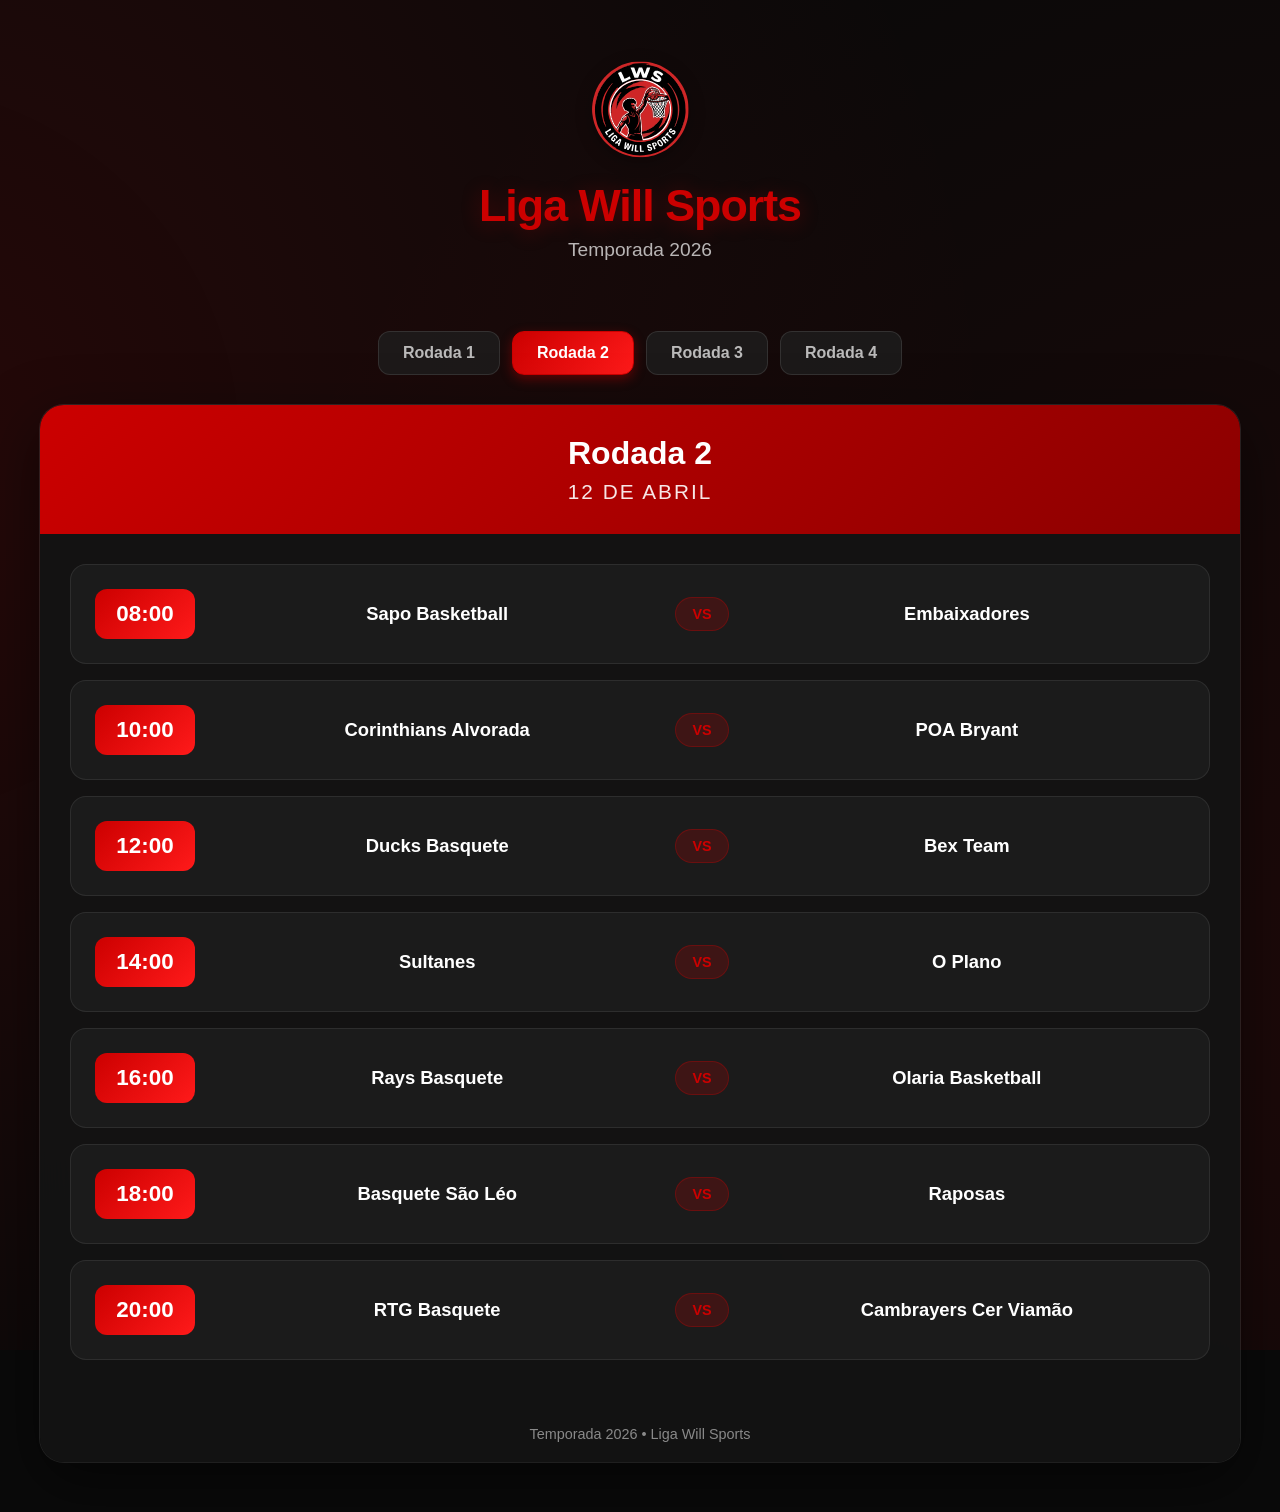
==== commit 28dcc884: "Update index.html" ====
--- a/index.html
+++ b/index.html
@@ -434,7 +434,7 @@
                 <div class="match-card">
                     <div class="time-badge">16:00</div>
                     <div class="match-info">
-                        <div class="team-container"><div class="team">Ducks Basquete</div></div>
+                        <div class="team-container"><div class="team">Rays Basquete</div></div>
                         <div class="vs-badge">VS</div>
                         <div class="team-container"><div class="team">Olaria Basketball</div></div>
                     </div>
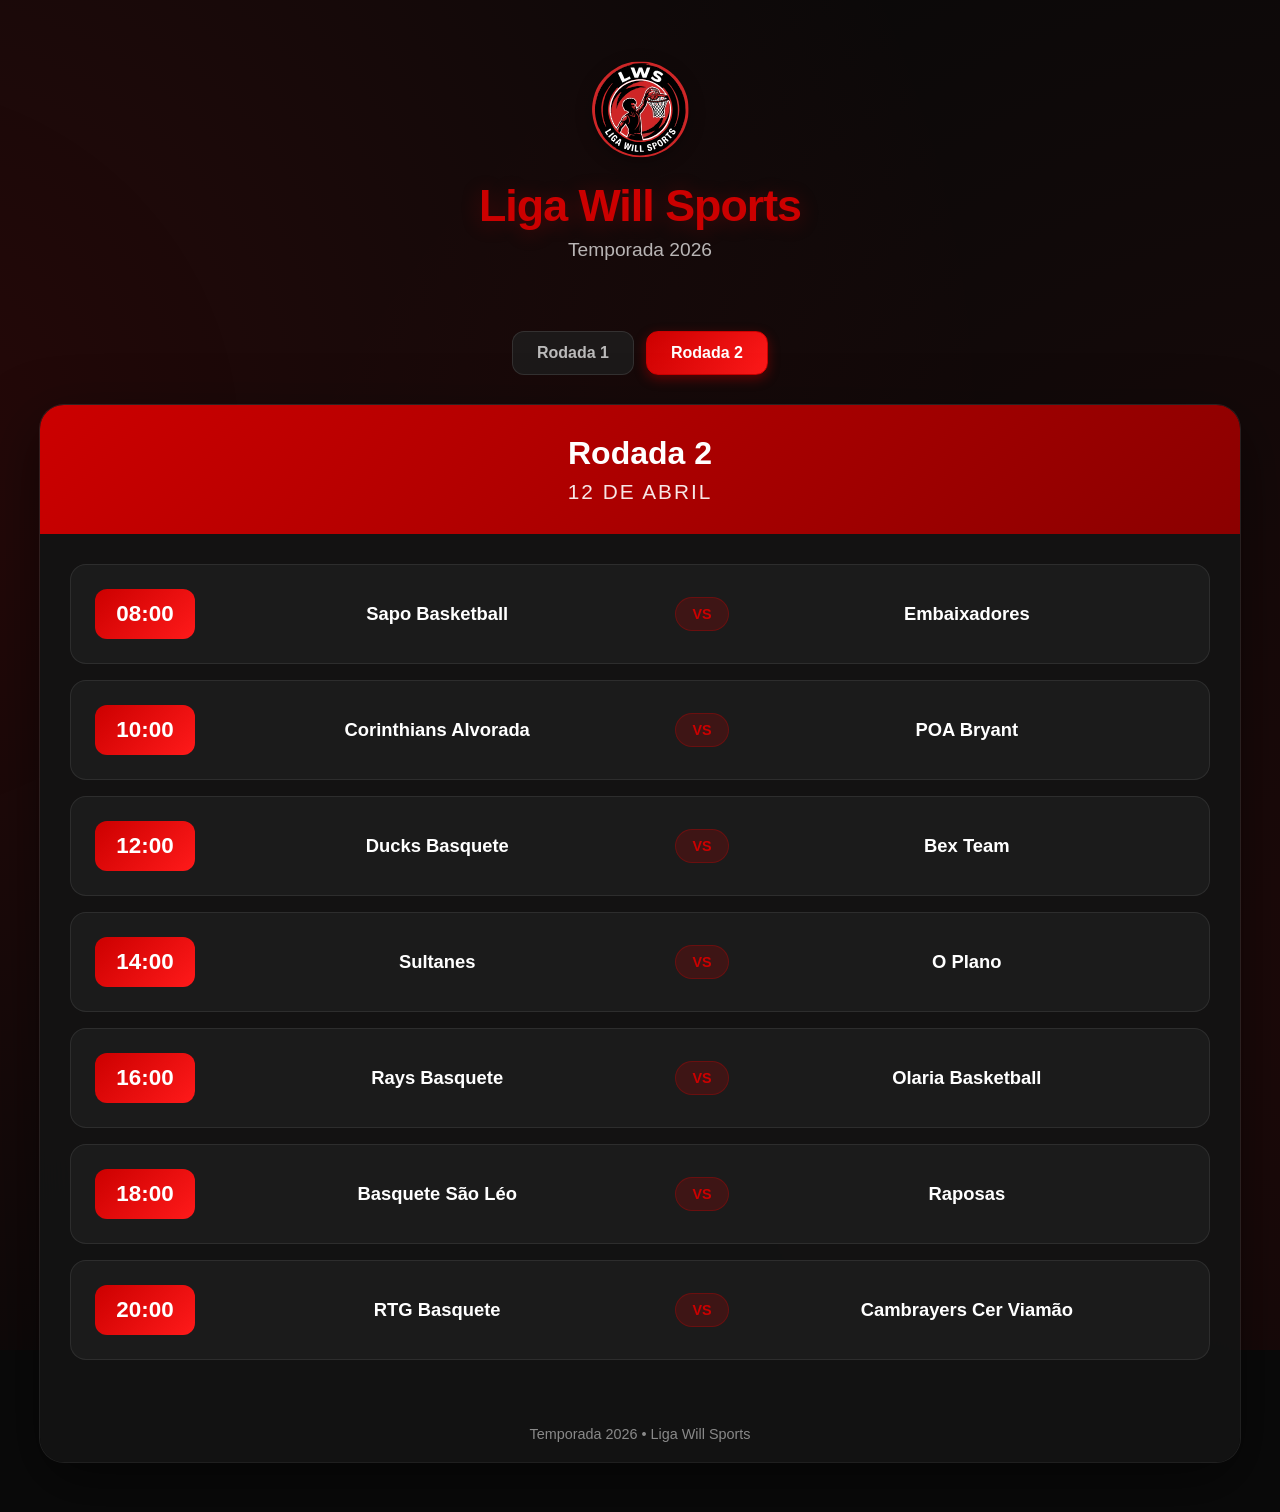
==== commit b6723b9d: "Update index.html" ====
--- a/index.html
+++ b/index.html
@@ -306,8 +306,6 @@
         <div class="rounds-nav">
             <button class="round-tab" onclick="showRound(1, this)">Rodada 1</button>
             <button class="round-tab active" onclick="showRound(2, this)">Rodada 2</button>
-            <button class="round-tab" onclick="showRound(3, this)">Rodada 3</button>
-            <button class="round-tab" onclick="showRound(4, this)">Rodada 4</button>
         </div>
 
         <div id="round1" class="round-section">
@@ -458,138 +456,6 @@
             </div>
             <div class="footer">Temporada 2026 • Liga Will Sports</div>
         </div>
-
-        <div id="round3" class="round-section">
-            <div class="round-header">
-                <h2>Rodada 3</h2>
-                <div class="date">17 de Maio</div>
-            </div>
-            <div class="schedule-wrapper">
-                <div class="match-card">
-                    <div class="time-badge">08:00</div>
-                    <div class="match-info">
-                        <div class="team-container"><div class="team">Cambrayers Cer Viamão</div></div>
-                        <div class="vs-badge">VS</div>
-                        <div class="team-container"><div class="team">San Luis Spartans</div></div>
-                    </div>
-                </div>
-                <div class="match-card">
-                    <div class="time-badge">10:00</div>
-                    <div class="match-info">
-                        <div class="team-container"><div class="team">Basquete Guaíba</div></div>
-                        <div class="vs-badge">VS</div>
-                        <div class="team-container"><div class="team">Masca Hooper</div></div>
-                    </div>
-                </div>
-                <div class="match-card">
-                    <div class="time-badge">12:00</div>
-                    <div class="match-info">
-                        <div class="team-container"><div class="team">VF Hoopers</div></div>
-                        <div class="vs-badge">VS</div>
-                        <div class="team-container"><div class="team">San Luis Spartans</div></div>
-                    </div>
-                </div>
-                <div class="match-card">
-                    <div class="time-badge">14:00</div>
-                    <div class="match-info">
-                        <div class="team-container"><div class="team">Black Warriors</div></div>
-                        <div class="vs-badge">VS</div>
-                        <div class="team-container"><div class="team">Benchers Basquete</div></div>
-                    </div>
-                </div>
-                <div class="match-card">
-                    <div class="time-badge">16:00</div>
-                    <div class="match-info">
-                        <div class="team-container"><div class="team">Ducks Basquete</div></div>
-                        <div class="vs-badge">VS</div>
-                        <div class="team-container"><div class="team">O Plano</div></div>
-                    </div>
-                </div>
-                <div class="match-card">
-                    <div class="time-badge">18:00</div>
-                    <div class="match-info">
-                        <div class="team-container"><div class="team">Sapo Basketball</div></div>
-                        <div class="vs-badge">VS</div>
-                        <div class="team-container"><div class="team">Corinthians Alvorada</div></div>
-                    </div>
-                </div>
-                <div class="match-card">
-                    <div class="time-badge">20:00</div>
-                    <div class="match-info">
-                        <div class="team-container"><div class="team">POA Bryant</div></div>
-                        <div class="vs-badge">VS</div>
-                        <div class="team-container"><div class="team">Embaixadores</div></div>
-                    </div>
-                </div>
-            </div>
-            <div class="footer">Temporada 2026 • Liga Will Sports</div>
-        </div>
-
-        <div id="round4" class="round-section">
-            <div class="round-header">
-                <h2>Rodada 4</h2>
-                <div class="date">24 de Maio</div>
-            </div>
-            <div class="schedule-wrapper">
-                <div class="match-card">
-                    <div class="time-badge">08:00</div>
-                    <div class="match-info">
-                        <div class="team-container"><div class="team">Masca Hooper</div></div>
-                        <div class="vs-badge">VS</div>
-                        <div class="team-container"><div class="team">Benchers Basquete</div></div>
-                    </div>
-                </div>
-                <div class="match-card">
-                    <div class="time-badge">10:00</div>
-                    <div class="match-info">
-                        <div class="team-container"><div class="team">Raposas</div></div>
-                        <div class="vs-badge">VS</div>
-                        <div class="team-container"><div class="team">Basquete Guaíba</div></div>
-                    </div>
-                </div>
-                <div class="match-card">
-                    <div class="time-badge">12:00</div>
-                    <div class="match-info">
-                        <div class="team-container"><div class="team">Sultanes</div></div>
-                        <div class="vs-badge">VS</div>
-                        <div class="team-container"><div class="team">Bex Team</div></div>
-                    </div>
-                </div>
-                <div class="match-card">
-                    <div class="time-badge">14:00</div>
-                    <div class="match-info">
-                        <div class="team-container"><div class="team">Sapo Basketball</div></div>
-                        <div class="vs-badge">VS</div>
-                        <div class="team-container"><div class="team">POA Bryant</div></div>
-                    </div>
-                </div>
-                <div class="match-card">
-                    <div class="time-badge">16:00</div>
-                    <div class="match-info">
-                        <div class="team-container"><div class="team">Embaixadores</div></div>
-                        <div class="vs-badge">VS</div>
-                        <div class="team-container"><div class="team">Corinthians Alvorada</div></div>
-                    </div>
-                </div>
-                <div class="match-card">
-                    <div class="time-badge">18:00</div>
-                    <div class="match-info">
-                        <div class="team-container"><div class="team">O Plano</div></div>
-                        <div class="vs-badge">VS</div>
-                        <div class="team-container"><div class="team">RTG Basquete</div></div>
-                    </div>
-                </div>
-                <div class="match-card">
-                    <div class="time-badge">20:00</div>
-                    <div class="match-info">
-                        <div class="team-container"><div class="team">Rays Basquete</div></div>
-                        <div class="vs-badge">VS</div>
-                        <div class="team-container"><div class="team">San Luis Spartans</div></div>
-                    </div>
-                </div>
-            </div>
-            <div class="footer">Temporada 2026 • Liga Will Sports</div>
-        </div>
     </div>
 
     <script>
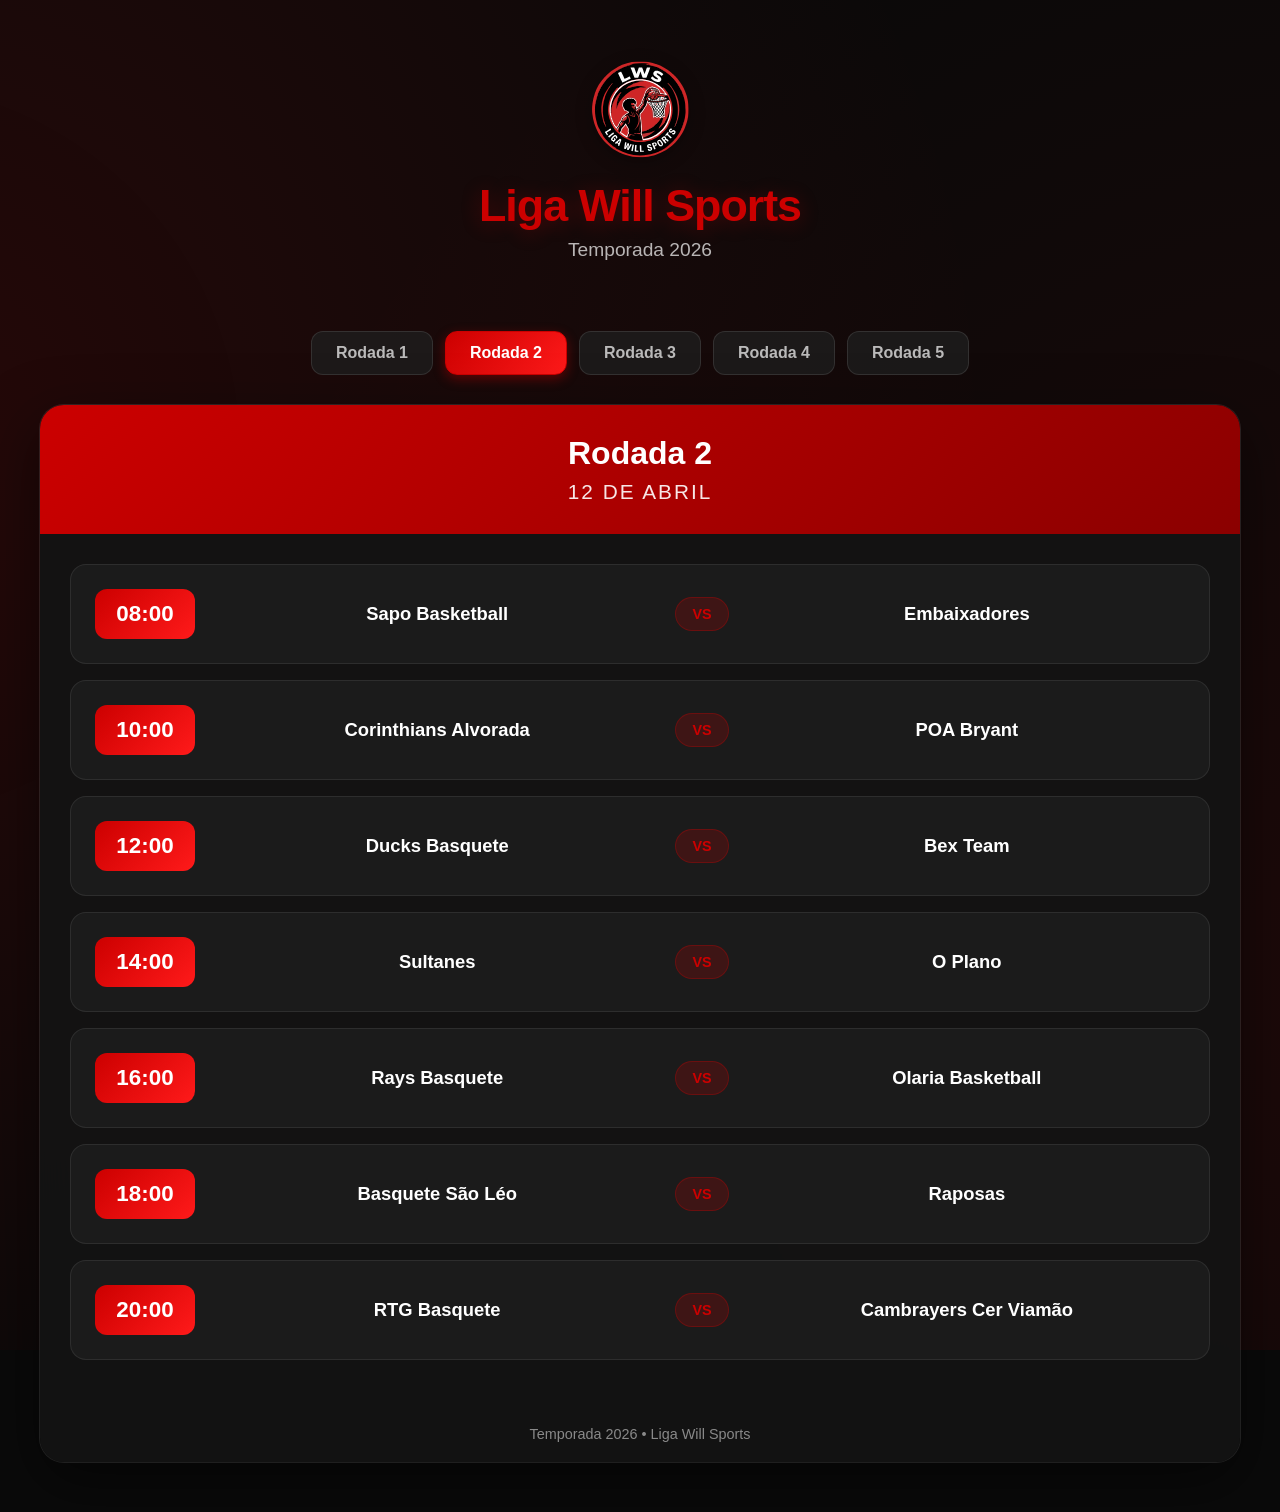
==== commit f1359324: "Update index.html" ====
--- a/index.html
+++ b/index.html
@@ -306,9 +306,13 @@
         <div class="rounds-nav">
             <button class="round-tab" onclick="showRound(1, this)">Rodada 1</button>
             <button class="round-tab active" onclick="showRound(2, this)">Rodada 2</button>
+            <button class="round-tab" onclick="showRound(3, this)">Rodada 3</button>
+            <button class="round-tab" onclick="showRound(4, this)">Rodada 4</button>
+            <button class="round-tab" onclick="showRound(5, this)">Rodada 5</button>
         </div>
 
         <div id="round1" class="round-section">
+           
             <div class="round-header">
                 <h2>Rodada 1</h2>
                 <div class="date">29 de Março</div>
@@ -456,6 +460,202 @@
             </div>
             <div class="footer">Temporada 2026 • Liga Will Sports</div>
         </div>
+
+        <div id="round3" class="round-section">
+            <div class="round-header">
+                <h2>Rodada 3</h2>
+                <div class="date">17 de maio</div>
+            </div>
+            
+            <div class="schedule-wrapper">
+                <div class="match-card">
+                    <div class="time-badge">08:00</div>
+                    <div class="match-info">
+                        <div class="team-container"><div class="team">Cambrayers Cer Viamão</div></div>
+                        <div class="vs-badge">VS</div>
+                        <div class="team-container"><div class="team">Sultanes</div></div>
+                    </div>
+                </div>
+                <div class="match-card">
+                    <div class="time-badge">10:00</div>
+                    <div class="match-info">
+                        <div class="team-container"><div class="team">Ducks Basquete</div></div>
+                        <div class="vs-badge">VS</div>
+                        <div class="team-container"><div class="team">O Plano</div></div>
+                    </div>
+                </div>
+                <div class="match-card">
+                    <div class="time-badge">12:00</div>
+                    <div class="match-info">
+                        <div class="team-container"><div class="team">VF Hoopers</div></div>
+                        <div class="vs-badge">VS</div>
+                        <div class="team-container"><div class="team">San Luis Spartans</div></div>
+                    </div>
+                </div>
+                <div class="match-card">
+                    <div class="time-badge">14:00</div>
+                    <div class="match-info">
+                        <div class="team-container"><div class="team">Black Warriors</div></div>
+                        <div class="vs-badge">VS</div>
+                        <div class="team-container"><div class="team">Benchers Basquete</div></div>
+                    </div>
+                </div>
+                <div class="match-card">
+                    <div class="time-badge">16:00</div>
+                    <div class="match-info">
+                        <div class="team-container"><div class="team">Masca Hooper</div></div>
+                        <div class="vs-badge">VS</div>
+                        <div class="team-container"><div class="team">Basquete Guaíba</div></div>
+                    </div>
+                </div>
+                <div class="match-card">
+                    <div class="time-badge">18:00</div>
+                    <div class="match-info">
+                        <div class="team-container"><div class="team">Sapo Basketball</div></div>
+                        <div class="vs-badge">VS</div>
+                        <div class="team-container"><div class="team">Corinthians Alvorada</div></div>
+                    </div>
+                </div>
+                <div class="match-card">
+                    <div class="time-badge">20:00</div>
+                    <div class="match-info">
+                        <div class="team-container"><div class="team">POA Bryant</div></div>
+                        <div class="vs-badge">VS</div>
+                        <div class="team-container"><div class="team">Embaixadores</div></div>
+                    </div>
+                </div>
+            </div>
+            <div class="footer">Temporada 2026 • Liga Will Sports</div>
+        </div>
+
+        <div id="round4" class="round-section">
+            <div class="round-header">
+                <h2>Rodada 4</h2>
+                <div class="date">24 de maio</div>
+            </div>
+            
+            <div class="schedule-wrapper">
+                <div class="match-card">
+                    <div class="time-badge">08:00</div>
+                    <div class="match-info">
+                        <div class="team-container"><div class="team">Masca Hooper</div></div>
+                        <div class="vs-badge">VS</div>
+                        <div class="team-container"><div class="team">Benchers Basquete</div></div>
+                    </div>
+                </div>
+                <div class="match-card">
+                    <div class="time-badge">10:00</div>
+                    <div class="match-info">
+                        <div class="team-container"><div class="team">Raposas</div></div>
+                        <div class="vs-badge">VS</div>
+                        <div class="team-container"><div class="team">Basquete Guaíba</div></div>
+                    </div>
+                </div>
+                <div class="match-card">
+                    <div class="time-badge">12:00</div>
+                    <div class="match-info">
+                        <div class="team-container"><div class="team">VF Hoopers</div></div>
+                        <div class="vs-badge">VS</div>
+                        <div class="team-container"><div class="team">Olaria Basketball</div></div>
+                    </div>
+                </div>
+                <div class="match-card">
+                    <div class="time-badge">14:00</div>
+                    <div class="match-info">
+                        <div class="team-container"><div class="team">POA Bryant</div></div>
+                        <div class="vs-badge">VS</div>
+                        <div class="team-container"><div class="team">Black Warriors</div></div>
+                    </div>
+                </div>
+                <div class="match-card">
+                    <div class="time-badge">16:00</div>
+                    <div class="match-info">
+                        <div class="team-container"><div class="team">Rays Basquete</div></div>
+                        <div class="vs-badge">VS</div>
+                        <div class="team-container"><div class="team">Bex Team</div></div>
+                    </div>
+                </div>
+                <div class="match-card">
+                    <div class="time-badge">18:00</div>
+                    <div class="match-info">
+                        <div class="team-container"><div class="team">RTG Basquete</div></div>
+                        <div class="vs-badge">VS</div>
+                        <div class="team-container"><div class="team">San Luis Spartans</div></div>
+                    </div>
+                </div>
+                <div class="match-card">
+                    <div class="time-badge">20:00</div>
+                    <div class="match-info">
+                        <div class="team-container"><div class="team">Basquete São Léo</div></div>
+                        <div class="vs-badge">VS</div>
+                        <div class="team-container"><div class="team">Sapo Basketball</div></div>
+                    </div>
+                </div>
+            </div>
+            <div class="footer">Temporada 2026 • Liga Will Sports</div>
+        </div>
+
+        <div id="round5" class="round-section">
+            <div class="round-header">
+                <h2>Rodada 5</h2>
+                <div class="date">14 de junho</div>
+            </div>
+            
+            <div class="schedule-wrapper">
+                <div class="match-card">
+                    <div class="time-badge">08:00</div>
+                    <div class="match-info">
+                        <div class="team-container"><div class="team">Ducks Basquete</div></div>
+                        <div class="vs-badge">VS</div>
+                        <div class="team-container"><div class="team">Cambrayers Cer Viamão</div></div>
+                    </div>
+                </div>
+                <div class="match-card">
+                    <div class="time-badge">10:00</div>
+                    <div class="match-info">
+                     
+                    </div>
+                </div>
+                <div class="match-card">
+                    <div class="time-badge">12:00</div>
+                    <div class="match-info">
+                        <div class="team-container"><div class="team">Sultanes</div></div>
+                        <div class="vs-badge">VS</div>
+                        <div class="team-container"><div class="team">San Luis Spartans</div></div>
+                    </div>
+                </div>
+                <div class="match-card">
+                    <div class="time-badge">14:00</div>
+                    <div class="match-info">
+                        <div class="team-container"><div class="team">Corinthians Alvorada</div></div>
+                        <div class="vs-badge">VS</div>
+                        <div class="team-container"><div class="team">Black Warriors</div></div>
+                    </div>
+                </div>
+                <div class="match-card">
+                    <div class="time-badge">16:00</div>
+                    <div class="match-info">
+                  
+                    </div>
+                </div>
+                <div class="match-card">
+                    <div class="time-badge">18:00</div>
+                    <div class="match-info">
+                      
+                    </div>
+                </div>
+                <div class="match-card">
+                    <div class="time-badge">20:00</div>
+                    <div class="match-info">
+                   
+                    </div>
+                </div>
+            </div>
+            <div class="footer">Temporada 2026 • Liga Will Sports</div>
+        </div>
+
+
+
     </div>
 
     <script>
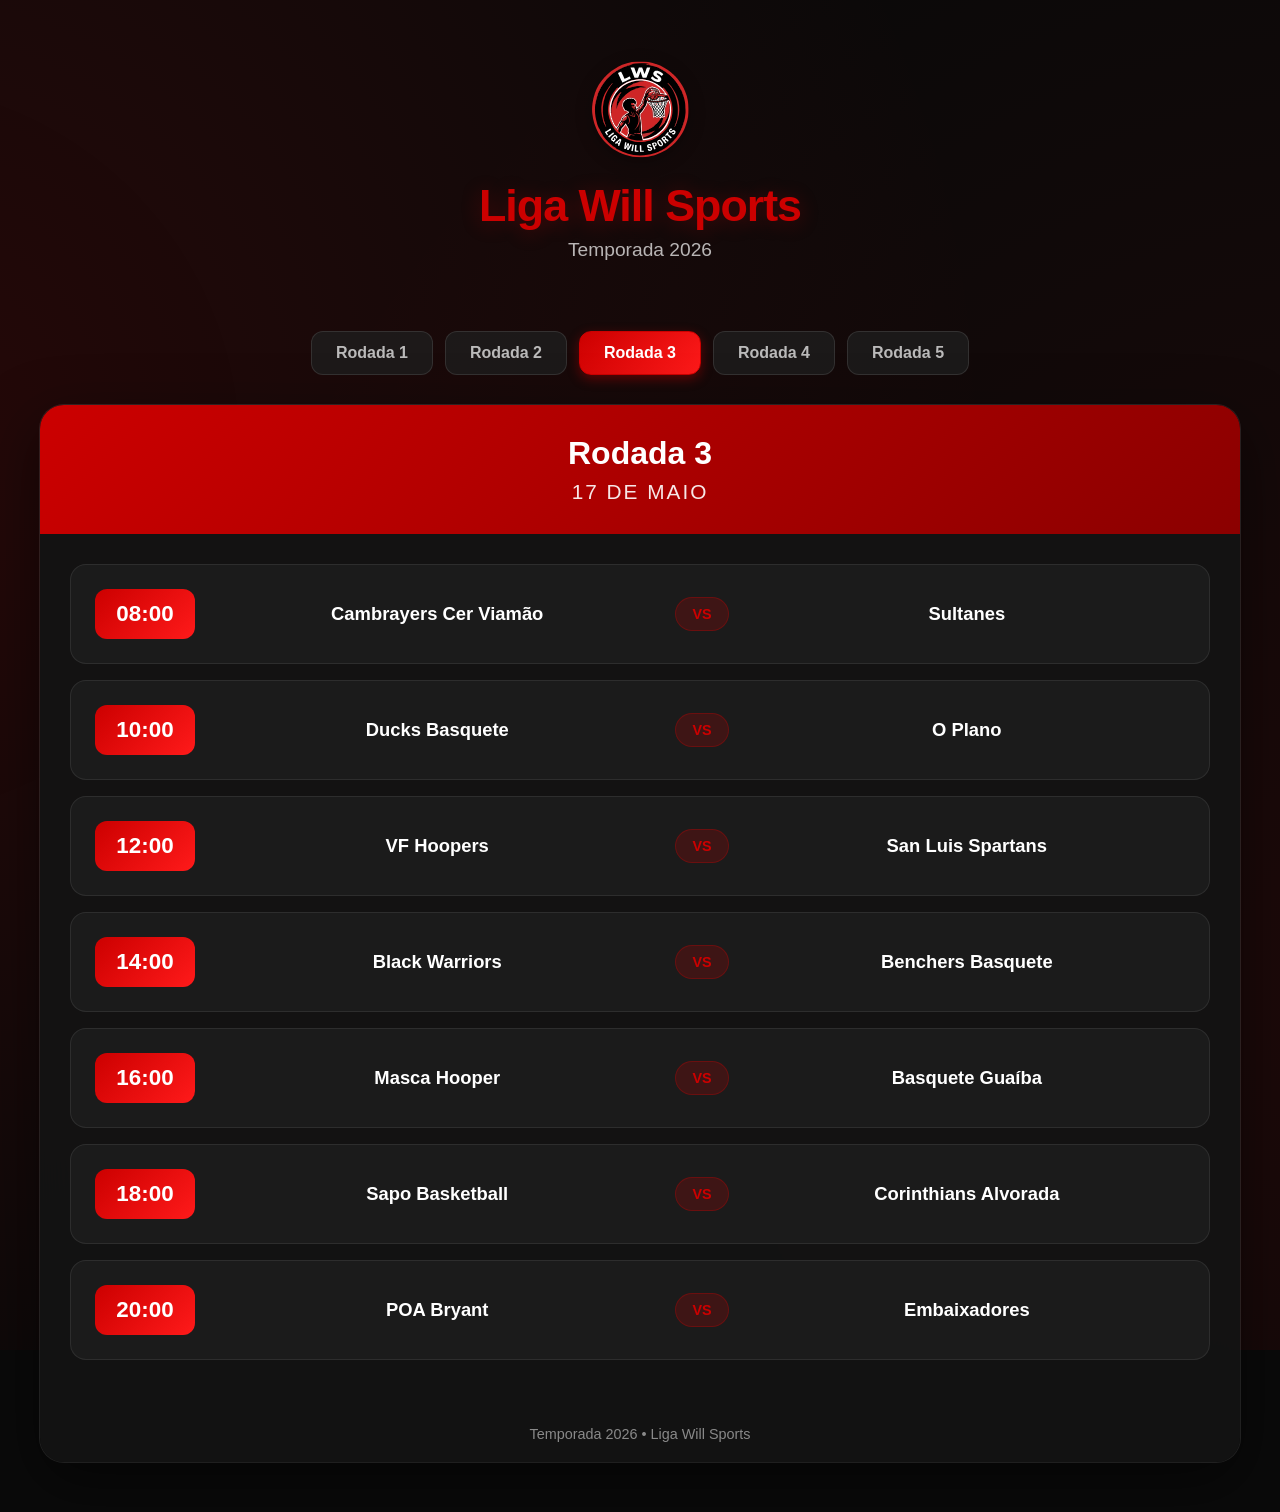
==== commit eb2ac7b9: "Update index.html" ====
--- a/index.html
+++ b/index.html
@@ -305,8 +305,8 @@
 
         <div class="rounds-nav">
             <button class="round-tab" onclick="showRound(1, this)">Rodada 1</button>
-            <button class="round-tab active" onclick="showRound(2, this)">Rodada 2</button>
-            <button class="round-tab" onclick="showRound(3, this)">Rodada 3</button>
+            <button class="round-tab" onclick="showRound(2, this)">Rodada 2</button>
+            <button class="round-tab active" onclick="showRound(3, this)">Rodada 3</button>
             <button class="round-tab" onclick="showRound(4, this)">Rodada 4</button>
             <button class="round-tab" onclick="showRound(5, this)">Rodada 5</button>
         </div>
@@ -319,6 +319,7 @@
             </div>
             
             <div class="schedule-wrapper">
+                
                 <div class="match-card">
                     <div class="time-badge" style="background: #444;">FIM</div>
                     <div class="match-info">
@@ -331,6 +332,7 @@
                         <div class="team-container winner"><div class="team">VF Hoopers</div></div>
                     </div>
                 </div>
+                
                 <div class="match-card">
                     <div class="time-badge" style="background: #444;">FIM</div>
                     <div class="match-info">
@@ -343,6 +345,7 @@
                         <div class="team-container"><div class="team">Black Warriors</div></div>
                     </div>
                 </div>
+                
                 <div class="match-card">
                     <div class="time-badge" style="background: #444;">FIM</div>
                     <div class="match-info">
@@ -355,6 +358,7 @@
                         <div class="team-container winner"><div class="team">Olaria Basketball</div></div>
                     </div>
                 </div>
+                
                 <div class="match-card">
                     <div class="time-badge" style="background: #444;">FIM</div>
                     <div class="match-info">
@@ -367,6 +371,7 @@
                         <div class="team-container"><div class="team">Masca Hooper</div></div>
                     </div>
                 </div>
+                
                 <div class="match-card">
                     <div class="time-badge" style="background: #444;">FIM</div>
                     <div class="match-info">
@@ -379,6 +384,7 @@
                         <div class="team-container"><div class="team">Basquete Guaíba</div></div>
                     </div>
                 </div>
+                
                 <div class="match-card">
                     <div class="time-badge" style="background: #444;">FIM</div>
                     <div class="match-info">
@@ -391,69 +397,101 @@
                         <div class="team-container winner"><div class="team">Bex Team</div></div>
                     </div>
                 </div>
+            
             </div>
             <div class="footer">Temporada 2026 • Liga Will Sports</div>
         </div>
 
-        <div id="round2" class="round-section active">
+        <div id="round2" class="round-section">
+            
             <div class="round-header">
                 <h2>Rodada 2</h2>
                 <div class="date">12 de Abril</div>
             </div>
             <div class="schedule-wrapper">
-                <div class="match-card">
-                    <div class="time-badge">08:00</div>
+               
+                <div class="match-card">
+                    <div class="time-badge" style="background: #444;">FIM</div>
                     <div class="match-info">
                         <div class="team-container"><div class="team">Sapo Basketball</div></div>
-                        <div class="vs-badge">VS</div>
-                        <div class="team-container"><div class="team">Embaixadores</div></div>
-                    </div>
-                </div>
-                <div class="match-card">
-                    <div class="time-badge">10:00</div>
-                    <div class="match-info">
+                        <div class="score-container">
+                            <span class="score">39</span>
+                            <span class="score-divider">-</span>
+                            <span class="score winner-score">56</span>
+                        </div>
+                        <div class="team-container winner"><div class="team">Embaixadores</div></div>
+                    </div>
+                </div>
+                
+                <div class="match-card">
+                    <div class="time-badge" style="background: #444;">FIM</div>
+                    <div class="match-info">
+                        <div class="team-container winner"><div class="team">POA Bryant</div></div>
+                        <div class="score-container">
+                            <span class="score winner-score">76</span>
+                            <span class="score-divider">-</span>
+                            <span class="score">66</span>
+                        </div>
                         <div class="team-container"><div class="team">Corinthians Alvorada</div></div>
-                        <div class="vs-badge">VS</div>
-                        <div class="team-container"><div class="team">POA Bryant</div></div>
-                    </div>
-                </div>
-                <div class="match-card">
-                    <div class="time-badge">12:00</div>
-                    <div class="match-info">
-                        <div class="team-container"><div class="team">Ducks Basquete</div></div>
-                        <div class="vs-badge">VS</div>
+                    </div>
+                </div>
+                <div class="match-card">
+                    <div class="time-badge" style="background: #444;">FIM</div>
+                    <div class="match-info">
+                        <div class="team-container winner"><div class="team">Ducks Basquete</div></div>
+                        <div class="score-container">
+                            <span class="score winner-score">78</span>
+                            <span class="score-divider">-</span>
+                            <span class="score">44</span>
+                        </div>
                         <div class="team-container"><div class="team">Bex Team</div></div>
                     </div>
                 </div>
                 <div class="match-card">
-                    <div class="time-badge">14:00</div>
+                    <div class="time-badge" style="background: #444;">FIM</div>
                     <div class="match-info">
                         <div class="team-container"><div class="team">Sultanes</div></div>
-                        <div class="vs-badge">VS</div>
-                        <div class="team-container"><div class="team">O Plano</div></div>
-                    </div>
-                </div>
-                <div class="match-card">
-                    <div class="time-badge">16:00</div>
+                        <div class="score-container">
+                            <span class="score">62</span>
+                            <span class="score-divider">-</span>
+                            <span class="score winner-score">65</span>
+                        </div>
+                        <div class="team-container winner"><div class="team">O Plano</div></div>
+                    </div>
+                </div>
+                <div class="match-card">
+                    <div class="time-badge" style="background: #444;">FIM</div>
                     <div class="match-info">
                         <div class="team-container"><div class="team">Rays Basquete</div></div>
-                        <div class="vs-badge">VS</div>
-                        <div class="team-container"><div class="team">Olaria Basketball</div></div>
-                    </div>
-                </div>
-                <div class="match-card">
-                    <div class="time-badge">18:00</div>
-                    <div class="match-info">
+                        <div class="score-container">
+                            <span class="score">44</span>
+                            <span class="score-divider">-</span>
+                            <span class="score winner-score">50</span>
+                        </div>
+                        <div class="team-container winner"><div class="team">Olaria Basketball</div></div>
+                    </div>
+                </div>
+                <div class="match-card">
+                    <div class="time-badge" style="background: #444;">FIM</div>
+                    <div class="match-info">
+                        <div class="team-container winner"><div class="team">Raposas</div></div>
+                        <div class="score-container">
+                            <span class="score winner-score">75</span>
+                            <span class="score-divider">-</span>
+                            <span class="score">70</span>
+                        </div>
                         <div class="team-container"><div class="team">Basquete São Léo</div></div>
-                        <div class="vs-badge">VS</div>
-                        <div class="team-container"><div class="team">Raposas</div></div>
-                    </div>
-                </div>
-                <div class="match-card">
-                    <div class="time-badge">20:00</div>
-                    <div class="match-info">
-                        <div class="team-container"><div class="team">RTG Basquete</div></div>
-                        <div class="vs-badge">VS</div>
+                    </div>
+                </div>
+                <div class="match-card">
+                    <div class="time-badge" style="background: #444;">FIM</div>
+                    <div class="match-info">
+                        <div class="team-container winner"><div class="team">RTG Basquete</div></div>
+                        <div class="score-container">
+                            <span class="score winner-score">72</span>
+                            <span class="score-divider">-</span>
+                            <span class="score">64</span>
+                        </div>
                         <div class="team-container"><div class="team">Cambrayers Cer Viamão</div></div>
                     </div>
                 </div>
@@ -461,7 +499,7 @@
             <div class="footer">Temporada 2026 • Liga Will Sports</div>
         </div>
 
-        <div id="round3" class="round-section">
+        <div id="round3" class="round-section active">
             <div class="round-header">
                 <h2>Rodada 3</h2>
                 <div class="date">17 de maio</div>
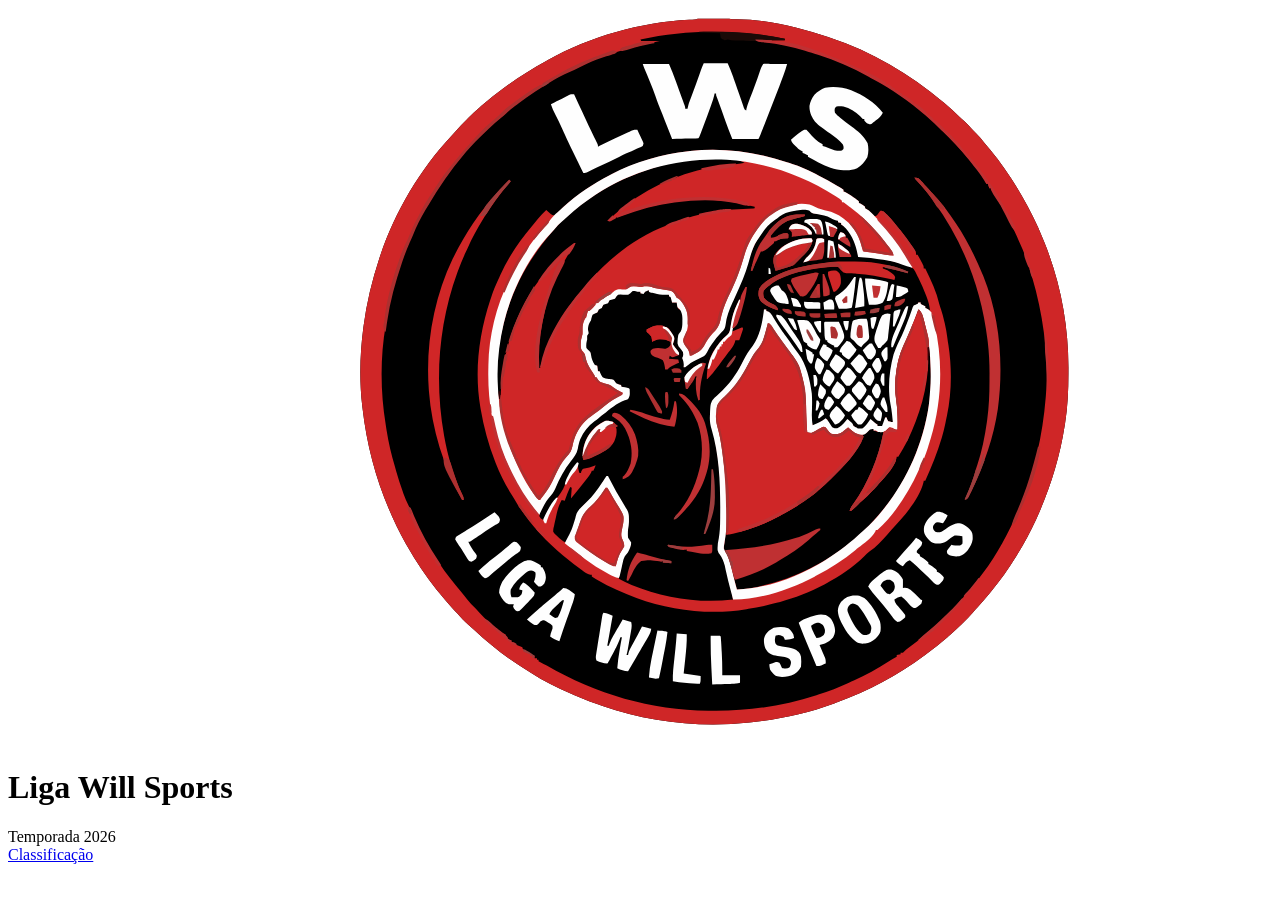
==== commit a5ba523c: "tudo novo" ====
--- a/index.html
+++ b/index.html
@@ -1,708 +1,37 @@
 <!DOCTYPE html>
 <html lang="pt-BR">
+
 <head>
     <meta charset="UTF-8">
     <meta name="viewport" content="width=device-width, initial-scale=1.0">
-    <title>Liga Will Sports - Tabela de Jogos</title>
-    <style>
-        * {
-            margin: 0;
-            padding: 0;
-            box-sizing: border-box;
-        }
+    <title>Liga Will Sports</title>
+    <link rel="stylesheet" href="styles/index.css">
+</head>
 
-        body {
-            font-family: 'Inter', -apple-system, BlinkMacSystemFont, 'Segoe UI', sans-serif;
-            background: #0a0a0a;
-            min-height: 100vh;
-            padding: 20px;
-            position: relative;
-            overflow-x: hidden;
-        }
-
-        body::before {
-            content: '';
-            position: fixed;
-            top: -50%;
-            left: -50%;
-            width: 200%;
-            height: 200%;
-            background: 
-                radial-gradient(circle at 20% 50%, rgba(204, 0, 0, 0.15) 0%, transparent 50%),
-                radial-gradient(circle at 80% 80%, rgba(204, 0, 0, 0.1) 0%, transparent 50%);
-            animation: pulse 15s ease-in-out infinite;
-            z-index: 0;
-        }
-
-        @keyframes pulse {
-            0%, 100% { transform: scale(1) rotate(0deg); }
-            50% { transform: scale(1.1) rotate(5deg); }
-        }
-
-        .container {
-            max-width: 1200px;
-            margin: 0 auto;
-            position: relative;
-            z-index: 1;
-        }
-
-        .header {
-            padding: 40px 30px;
-            text-align: center;
-            margin-bottom: 30px;
-            position: relative;
-        }
-
-        .logo-container {
-            position: relative;
-            display: flex;
-            justify-content: center;
-            align-items: center;
-            margin-bottom: 20px;
-        }
-
-        .logo {
-            width: clamp(140px, 15vw, 220px);
-            height: auto;
-            filter: drop-shadow(0 4px 8px rgba(0, 0, 0, 0.3));
-            display: block;
-            position: relative;
-            z-index: 1;
-        }
-
-        .header h1 {
-            font-size: 2.8em;
-            font-weight: 800;
-            margin-bottom: 8px;
-            color: #cc0000;
-            text-shadow: 0 2px 20px rgba(204, 0, 0, 0.3);
-            letter-spacing: -1px;
-            position: relative;
-        }
-
-        .header .subtitle {
-            font-size: 1.2em;
-            color: rgba(255, 255, 255, 0.7);
-            position: relative;
-        }
-
-        .rounds-nav {
-            display: flex;
-            gap: 12px;
-            justify-content: center;
-            flex-wrap: wrap;
-            margin-bottom: 30px;
-        }
-
-        .round-tab {
-            background: rgba(30, 30, 30, 0.8);
-            border: 1px solid rgba(255, 255, 255, 0.1);
-            color: rgba(255, 255, 255, 0.7);
-            padding: 12px 24px;
-            border-radius: 12px;
-            cursor: pointer;
-            transition: all 0.3s ease;
-            font-weight: 600;
-            font-size: 1em;
-        }
-
-        .round-tab:hover {
-            background: rgba(40, 40, 40, 0.9);
-            border-color: rgba(204, 0, 0, 0.3);
-            color: white;
-        }
-
-        .round-tab.active {
-            background: linear-gradient(135deg, #cc0000, #ff1a1a);
-            border-color: #cc0000;
-            color: white;
-            box-shadow: 0 4px 12px rgba(204, 0, 0, 0.4);
-        }
-
-        .round-section {
-            display: none;
-            background: rgba(20, 20, 20, 0.95);
-            backdrop-filter: blur(20px);
-            border-radius: 24px;
-            box-shadow: 0 0 0 1px rgba(255, 255, 255, 0.1), 0 20px 60px rgba(0, 0, 0, 0.5);
-            overflow: hidden;
-            margin-bottom: 30px;
-        }
-
-        .round-section.active {
-            display: block;
-            animation: fadeIn 0.3s ease;
-        }
-
-        @keyframes fadeIn {
-            from { opacity: 0; transform: translateY(10px); }
-            to { opacity: 1; transform: translateY(0); }
-        }
-
-        .round-header {
-            background: linear-gradient(135deg, #cc0000 0%, #8b0000 100%);
-            padding: 30px;
-            text-align: center;
-        }
-
-        .round-header h2 {
-            font-size: 2em;
-            font-weight: 700;
-            color: white;
-            margin-bottom: 8px;
-        }
-
-        .round-header .date {
-            font-size: 1.3em;
-            color: rgba(255, 255, 255, 0.9);
-            letter-spacing: 2px;
-            text-transform: uppercase;
-        }
-
-        .schedule-wrapper {
-            padding: 30px;
-        }
-
-        .match-card {
-            background: rgba(30, 30, 30, 0.8);
-            border: 1px solid rgba(255, 255, 255, 0.08);
-            border-radius: 16px;
-            padding: 24px;
-            margin-bottom: 16px;
-            transition: all 0.3s cubic-bezier(0.4, 0, 0.2, 1);
-            display: flex;
-            align-items: center;
-            gap: 24px;
-            position: relative;
-            overflow: hidden;
-        }
-
-        .match-card::before {
-            content: '';
-            position: absolute;
-            left: 0;
-            top: 0;
-            bottom: 0;
-            width: 4px;
-            background: linear-gradient(to bottom, #cc0000, #ff3333);
-            transform: scaleY(0);
-            transition: transform 0.3s ease;
-        }
-
-        .match-card:hover {
-            background: rgba(40, 40, 40, 0.9);
-            border-color: rgba(204, 0, 0, 0.3);
-            transform: translateX(8px);
-            box-shadow: 0 8px 24px rgba(0, 0, 0, 0.3);
-        }
-
-        .match-card:hover::before {
-            transform: scaleY(1);
-        }
-
-        .time-badge {
-            background: linear-gradient(135deg, #cc0000, #ff1a1a);
-            color: white;
-            padding: 12px 20px;
-            border-radius: 12px;
-            font-weight: 700;
-            font-size: 1.4em;
-            min-width: 100px;
-            text-align: center;
-            flex-shrink: 0;
-        }
-
-        .match-info {
-            flex: 1;
-            display: flex;
-            align-items: center;
-            justify-content: center;
-            gap: 20px;
-        }
-
-        .team-container {
-            flex: 1;
-            display: flex;
-            flex-direction: column;
-            align-items: center;
-        }
-
-        .team {
-            color: #ffffff;
-            font-weight: 600;
-            font-size: 1.15em;
-            text-align: center;
-        }
-
-        .winner .team {
-            color: #00ff88;
-            font-weight: 800;
-        }
-
-        .score-container {
-            display: flex;
-            align-items: center;
-            gap: 12px;
-            background: rgba(0, 0, 0, 0.3);
-            padding: 10px 20px;
-            border-radius: 12px;
-            border: 1px solid rgba(255, 255, 255, 0.1);
-            min-width: 120px;
-            justify-content: center;
-        }
-
-        .score {
-            font-size: 1.8em;
-            font-weight: 800;
-            color: #ffffff;
-        }
-
-        .winner-score {
-            color: #00ff88;
-        }
-
-        .score-divider {
-            color: rgba(255, 255, 255, 0.2);
-            font-weight: bold;
-        }
-
-        .vs-badge {
-            background: rgba(204, 0, 0, 0.2);
-            color: #cc0000;
-            padding: 8px 16px;
-            border-radius: 20px;
-            font-weight: 700;
-            font-size: 0.9em;
-            border: 1px solid rgba(204, 0, 0, 0.3);
-            text-transform: uppercase;
-        }
-
-        .footer {
-            padding: 20px;
-            text-align: center;
-            color: rgba(255, 255, 255, 0.5);
-            font-size: 0.9em;
-        }
-
-        @media (max-width: 768px) {
-            .match-card { flex-direction: column; padding: 20px; }
-            .match-info { flex-direction: column; width: 100%; }
-            .score-container { order: 2; margin: 10px 0; width: 100%; }
-            .team-container:first-child { order: 1; }
-            .team-container:last-child { order: 3; }
-        }
-    </style>
-</head>
 <body>
+    
     <div class="container">
+       
         <div class="header">
             <div class="logo-container">
-                <img src="Logo wil.svg" alt="Liga Will Sports" class="logo">
+                <img src="Images/Logo wil.svg" alt="Liga Will Sports" class="logo">
             </div>
             <h1>Liga Will Sports</h1>
             <div class="subtitle">Temporada 2026</div>
         </div>
 
-        <div class="rounds-nav">
-            <button class="round-tab" onclick="showRound(1, this)">Rodada 1</button>
-            <button class="round-tab" onclick="showRound(2, this)">Rodada 2</button>
-            <button class="round-tab active" onclick="showRound(3, this)">Rodada 3</button>
-            <button class="round-tab" onclick="showRound(4, this)">Rodada 4</button>
-            <button class="round-tab" onclick="showRound(5, this)">Rodada 5</button>
+        <div class="classification-wrapper">
+           <a href="classificacao.html" class="classification-tab">Classificação</a>
         </div>
 
-        <div id="round1" class="round-section">
-           
-            <div class="round-header">
-                <h2>Rodada 1</h2>
-                <div class="date">29 de Março</div>
-            </div>
-            
-            <div class="schedule-wrapper">
-                
-                <div class="match-card">
-                    <div class="time-badge" style="background: #444;">FIM</div>
-                    <div class="match-info">
-                        <div class="team-container"><div class="team">Rays Basquete</div></div>
-                        <div class="score-container">
-                            <span class="score">41</span>
-                            <span class="score-divider">-</span>
-                            <span class="score winner-score">44</span>
-                        </div>
-                        <div class="team-container winner"><div class="team">VF Hoopers</div></div>
-                    </div>
-                </div>
-                
-                <div class="match-card">
-                    <div class="time-badge" style="background: #444;">FIM</div>
-                    <div class="match-info">
-                        <div class="team-container winner"><div class="team">Basquete São Léo</div></div>
-                        <div class="score-container">
-                            <span class="score winner-score">49</span>
-                            <span class="score-divider">-</span>
-                            <span class="score">48</span>
-                        </div>
-                        <div class="team-container"><div class="team">Black Warriors</div></div>
-                    </div>
-                </div>
-                
-                <div class="match-card">
-                    <div class="time-badge" style="background: #444;">FIM</div>
-                    <div class="match-info">
-                        <div class="team-container"><div class="team">San Luis Spartans</div></div>
-                        <div class="score-container">
-                            <span class="score">52</span>
-                            <span class="score-divider">-</span>
-                            <span class="score winner-score">56</span>
-                        </div>
-                        <div class="team-container winner"><div class="team">Olaria Basketball</div></div>
-                    </div>
-                </div>
-                
-                <div class="match-card">
-                    <div class="time-badge" style="background: #444;">FIM</div>
-                    <div class="match-info">
-                        <div class="team-container winner"><div class="team">Raposas</div></div>
-                        <div class="score-container">
-                            <span class="score winner-score">59</span>
-                            <span class="score-divider">-</span>
-                            <span class="score">41</span>
-                        </div>
-                        <div class="team-container"><div class="team">Masca Hooper</div></div>
-                    </div>
-                </div>
-                
-                <div class="match-card">
-                    <div class="time-badge" style="background: #444;">FIM</div>
-                    <div class="match-info">
-                        <div class="team-container winner"><div class="team">Benchers Basquete</div></div>
-                        <div class="score-container">
-                            <span class="score winner-score">59</span>
-                            <span class="score-divider">-</span>
-                            <span class="score">55</span>
-                        </div>
-                        <div class="team-container"><div class="team">Basquete Guaíba</div></div>
-                    </div>
-                </div>
-                
-                <div class="match-card">
-                    <div class="time-badge" style="background: #444;">FIM</div>
-                    <div class="match-info">
-                        <div class="team-container"><div class="team">RTG Basquete</div></div>
-                        <div class="score-container">
-                            <span class="score">60</span>
-                            <span class="score-divider">-</span>
-                            <span class="score winner-score">62</span>
-                        </div>
-                        <div class="team-container winner"><div class="team">Bex Team</div></div>
-                    </div>
-                </div>
-            
-            </div>
-            <div class="footer">Temporada 2026 • Liga Will Sports</div>
-        </div>
-
-        <div id="round2" class="round-section">
-            
-            <div class="round-header">
-                <h2>Rodada 2</h2>
-                <div class="date">12 de Abril</div>
-            </div>
-            <div class="schedule-wrapper">
-               
-                <div class="match-card">
-                    <div class="time-badge" style="background: #444;">FIM</div>
-                    <div class="match-info">
-                        <div class="team-container"><div class="team">Sapo Basketball</div></div>
-                        <div class="score-container">
-                            <span class="score">39</span>
-                            <span class="score-divider">-</span>
-                            <span class="score winner-score">56</span>
-                        </div>
-                        <div class="team-container winner"><div class="team">Embaixadores</div></div>
-                    </div>
-                </div>
-                
-                <div class="match-card">
-                    <div class="time-badge" style="background: #444;">FIM</div>
-                    <div class="match-info">
-                        <div class="team-container winner"><div class="team">POA Bryant</div></div>
-                        <div class="score-container">
-                            <span class="score winner-score">76</span>
-                            <span class="score-divider">-</span>
-                            <span class="score">66</span>
-                        </div>
-                        <div class="team-container"><div class="team">Corinthians Alvorada</div></div>
-                    </div>
-                </div>
-                <div class="match-card">
-                    <div class="time-badge" style="background: #444;">FIM</div>
-                    <div class="match-info">
-                        <div class="team-container winner"><div class="team">Ducks Basquete</div></div>
-                        <div class="score-container">
-                            <span class="score winner-score">78</span>
-                            <span class="score-divider">-</span>
-                            <span class="score">44</span>
-                        </div>
-                        <div class="team-container"><div class="team">Bex Team</div></div>
-                    </div>
-                </div>
-                <div class="match-card">
-                    <div class="time-badge" style="background: #444;">FIM</div>
-                    <div class="match-info">
-                        <div class="team-container"><div class="team">Sultanes</div></div>
-                        <div class="score-container">
-                            <span class="score">62</span>
-                            <span class="score-divider">-</span>
-                            <span class="score winner-score">65</span>
-                        </div>
-                        <div class="team-container winner"><div class="team">O Plano</div></div>
-                    </div>
-                </div>
-                <div class="match-card">
-                    <div class="time-badge" style="background: #444;">FIM</div>
-                    <div class="match-info">
-                        <div class="team-container"><div class="team">Rays Basquete</div></div>
-                        <div class="score-container">
-                            <span class="score">44</span>
-                            <span class="score-divider">-</span>
-                            <span class="score winner-score">50</span>
-                        </div>
-                        <div class="team-container winner"><div class="team">Olaria Basketball</div></div>
-                    </div>
-                </div>
-                <div class="match-card">
-                    <div class="time-badge" style="background: #444;">FIM</div>
-                    <div class="match-info">
-                        <div class="team-container winner"><div class="team">Raposas</div></div>
-                        <div class="score-container">
-                            <span class="score winner-score">75</span>
-                            <span class="score-divider">-</span>
-                            <span class="score">70</span>
-                        </div>
-                        <div class="team-container"><div class="team">Basquete São Léo</div></div>
-                    </div>
-                </div>
-                <div class="match-card">
-                    <div class="time-badge" style="background: #444;">FIM</div>
-                    <div class="match-info">
-                        <div class="team-container winner"><div class="team">RTG Basquete</div></div>
-                        <div class="score-container">
-                            <span class="score winner-score">72</span>
-                            <span class="score-divider">-</span>
-                            <span class="score">64</span>
-                        </div>
-                        <div class="team-container"><div class="team">Cambrayers Cer Viamão</div></div>
-                    </div>
-                </div>
-            </div>
-            <div class="footer">Temporada 2026 • Liga Will Sports</div>
-        </div>
-
-        <div id="round3" class="round-section active">
-            <div class="round-header">
-                <h2>Rodada 3</h2>
-                <div class="date">17 de maio</div>
-            </div>
-            
-            <div class="schedule-wrapper">
-                <div class="match-card">
-                    <div class="time-badge">08:00</div>
-                    <div class="match-info">
-                        <div class="team-container"><div class="team">Cambrayers Cer Viamão</div></div>
-                        <div class="vs-badge">VS</div>
-                        <div class="team-container"><div class="team">Sultanes</div></div>
-                    </div>
-                </div>
-                <div class="match-card">
-                    <div class="time-badge">10:00</div>
-                    <div class="match-info">
-                        <div class="team-container"><div class="team">Ducks Basquete</div></div>
-                        <div class="vs-badge">VS</div>
-                        <div class="team-container"><div class="team">O Plano</div></div>
-                    </div>
-                </div>
-                <div class="match-card">
-                    <div class="time-badge">12:00</div>
-                    <div class="match-info">
-                        <div class="team-container"><div class="team">VF Hoopers</div></div>
-                        <div class="vs-badge">VS</div>
-                        <div class="team-container"><div class="team">San Luis Spartans</div></div>
-                    </div>
-                </div>
-                <div class="match-card">
-                    <div class="time-badge">14:00</div>
-                    <div class="match-info">
-                        <div class="team-container"><div class="team">Black Warriors</div></div>
-                        <div class="vs-badge">VS</div>
-                        <div class="team-container"><div class="team">Benchers Basquete</div></div>
-                    </div>
-                </div>
-                <div class="match-card">
-                    <div class="time-badge">16:00</div>
-                    <div class="match-info">
-                        <div class="team-container"><div class="team">Masca Hooper</div></div>
-                        <div class="vs-badge">VS</div>
-                        <div class="team-container"><div class="team">Basquete Guaíba</div></div>
-                    </div>
-                </div>
-                <div class="match-card">
-                    <div class="time-badge">18:00</div>
-                    <div class="match-info">
-                        <div class="team-container"><div class="team">Sapo Basketball</div></div>
-                        <div class="vs-badge">VS</div>
-                        <div class="team-container"><div class="team">Corinthians Alvorada</div></div>
-                    </div>
-                </div>
-                <div class="match-card">
-                    <div class="time-badge">20:00</div>
-                    <div class="match-info">
-                        <div class="team-container"><div class="team">POA Bryant</div></div>
-                        <div class="vs-badge">VS</div>
-                        <div class="team-container"><div class="team">Embaixadores</div></div>
-                    </div>
-                </div>
-            </div>
-            <div class="footer">Temporada 2026 • Liga Will Sports</div>
-        </div>
-
-        <div id="round4" class="round-section">
-            <div class="round-header">
-                <h2>Rodada 4</h2>
-                <div class="date">24 de maio</div>
-            </div>
-            
-            <div class="schedule-wrapper">
-                <div class="match-card">
-                    <div class="time-badge">08:00</div>
-                    <div class="match-info">
-                        <div class="team-container"><div class="team">Masca Hooper</div></div>
-                        <div class="vs-badge">VS</div>
-                        <div class="team-container"><div class="team">Benchers Basquete</div></div>
-                    </div>
-                </div>
-                <div class="match-card">
-                    <div class="time-badge">10:00</div>
-                    <div class="match-info">
-                        <div class="team-container"><div class="team">Raposas</div></div>
-                        <div class="vs-badge">VS</div>
-                        <div class="team-container"><div class="team">Basquete Guaíba</div></div>
-                    </div>
-                </div>
-                <div class="match-card">
-                    <div class="time-badge">12:00</div>
-                    <div class="match-info">
-                        <div class="team-container"><div class="team">VF Hoopers</div></div>
-                        <div class="vs-badge">VS</div>
-                        <div class="team-container"><div class="team">Olaria Basketball</div></div>
-                    </div>
-                </div>
-                <div class="match-card">
-                    <div class="time-badge">14:00</div>
-                    <div class="match-info">
-                        <div class="team-container"><div class="team">POA Bryant</div></div>
-                        <div class="vs-badge">VS</div>
-                        <div class="team-container"><div class="team">Black Warriors</div></div>
-                    </div>
-                </div>
-                <div class="match-card">
-                    <div class="time-badge">16:00</div>
-                    <div class="match-info">
-                        <div class="team-container"><div class="team">Rays Basquete</div></div>
-                        <div class="vs-badge">VS</div>
-                        <div class="team-container"><div class="team">Bex Team</div></div>
-                    </div>
-                </div>
-                <div class="match-card">
-                    <div class="time-badge">18:00</div>
-                    <div class="match-info">
-                        <div class="team-container"><div class="team">RTG Basquete</div></div>
-                        <div class="vs-badge">VS</div>
-                        <div class="team-container"><div class="team">San Luis Spartans</div></div>
-                    </div>
-                </div>
-                <div class="match-card">
-                    <div class="time-badge">20:00</div>
-                    <div class="match-info">
-                        <div class="team-container"><div class="team">Basquete São Léo</div></div>
-                        <div class="vs-badge">VS</div>
-                        <div class="team-container"><div class="team">Sapo Basketball</div></div>
-                    </div>
-                </div>
-            </div>
-            <div class="footer">Temporada 2026 • Liga Will Sports</div>
-        </div>
-
-        <div id="round5" class="round-section">
-            <div class="round-header">
-                <h2>Rodada 5</h2>
-                <div class="date">14 de junho</div>
-            </div>
-            
-            <div class="schedule-wrapper">
-                <div class="match-card">
-                    <div class="time-badge">08:00</div>
-                    <div class="match-info">
-                        <div class="team-container"><div class="team">Ducks Basquete</div></div>
-                        <div class="vs-badge">VS</div>
-                        <div class="team-container"><div class="team">Cambrayers Cer Viamão</div></div>
-                    </div>
-                </div>
-                <div class="match-card">
-                    <div class="time-badge">10:00</div>
-                    <div class="match-info">
-                     
-                    </div>
-                </div>
-                <div class="match-card">
-                    <div class="time-badge">12:00</div>
-                    <div class="match-info">
-                        <div class="team-container"><div class="team">Sultanes</div></div>
-                        <div class="vs-badge">VS</div>
-                        <div class="team-container"><div class="team">San Luis Spartans</div></div>
-                    </div>
-                </div>
-                <div class="match-card">
-                    <div class="time-badge">14:00</div>
-                    <div class="match-info">
-                        <div class="team-container"><div class="team">Corinthians Alvorada</div></div>
-                        <div class="vs-badge">VS</div>
-                        <div class="team-container"><div class="team">Black Warriors</div></div>
-                    </div>
-                </div>
-                <div class="match-card">
-                    <div class="time-badge">16:00</div>
-                    <div class="match-info">
-                  
-                    </div>
-                </div>
-                <div class="match-card">
-                    <div class="time-badge">18:00</div>
-                    <div class="match-info">
-                      
-                    </div>
-                </div>
-                <div class="match-card">
-                    <div class="time-badge">20:00</div>
-                    <div class="match-info">
-                   
-                    </div>
-                </div>
-            </div>
-            <div class="footer">Temporada 2026 • Liga Will Sports</div>
-        </div>
-
-
-
+        <div class="rounds-nav" id="roundTabs"></div>
+        <div id="roundsContainer"></div>
+   
     </div>
 
-    <script>
-        function showRound(n, el) {
-            document.querySelectorAll('.round-section').forEach(s => s.classList.remove('active'));
-            document.querySelectorAll('.round-tab').forEach(t => t.classList.remove('active'));
-            document.getElementById('round' + n).classList.add('active');
-            el.classList.add('active');
-        }
-    </script>
+    <script src="js/data-loader.js"></script>
+    <script src="js/index-page.js"></script>
+
 </body>
+
 </html>
